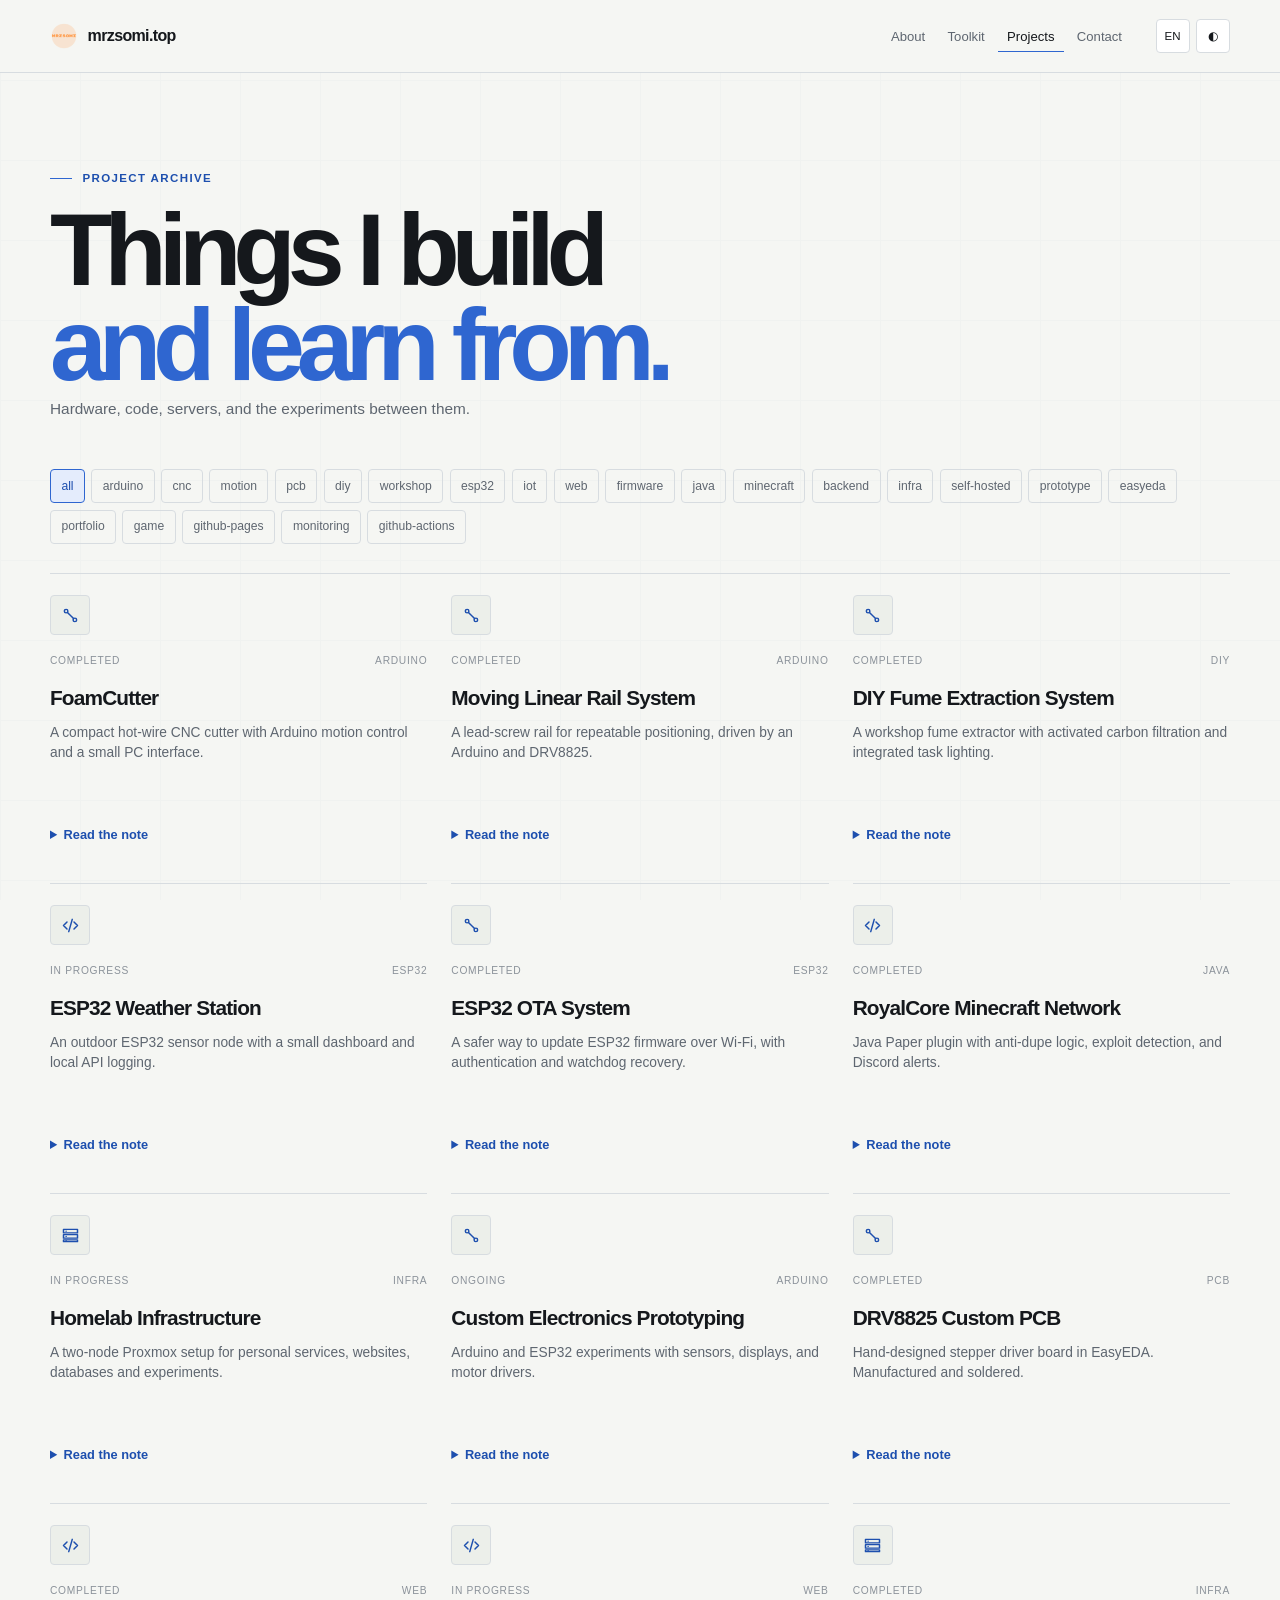
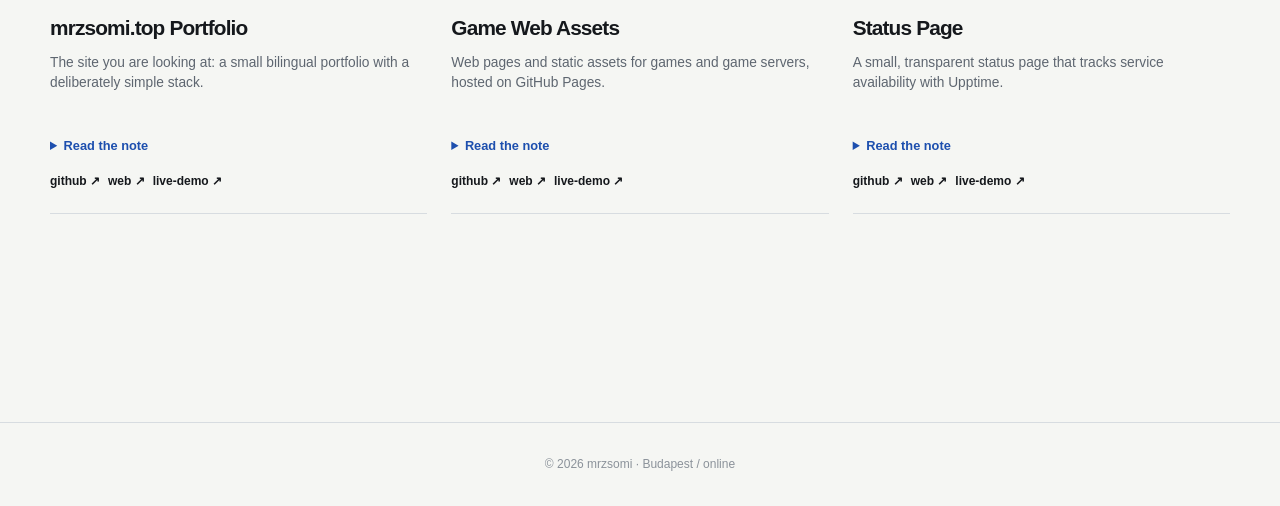
==== projects.html @ 43f0579e "Redesign portfolio with editorial developer UI" ====
<!doctype html>
<html lang="en" data-theme="light">
  <head>
    <meta charset="UTF-8" />
    <meta name="viewport" content="width=device-width, initial-scale=1.0" />
    <title id="page-title">Projects | mrzsomi</title>
    <meta id="page-description" name="description" content="A curated archive of electronics, firmware, web, and infrastructure projects by mrzsomi." />
    <link rel="stylesheet" href="assets/css/styles.css" />
    <script>
      (function () {
        var theme = localStorage.getItem('theme');
        if (theme) document.documentElement.setAttribute('data-theme', theme);
      })();
    </script>
    <script defer src="assets/js/projects.js"></script>
  </head>
  <body>
    <a class="skip-link" href="#main-content">Skip to content</a>
    <nav class="nav">
      <div class="container nav-inner">
        <a href="index.html" class="logo"><img src="assets/img/favicon.ico" alt="" width="30" height="30" /> mrzsomi.top</a>
        <ul class="nav-links">
          <li><a id="nav-about" href="index.html#about">About</a></li>
          <li><a id="nav-skills" href="index.html#skills">Toolkit</a></li>
          <li><a id="nav-projects" class="active" href="projects.html">Projects</a></li>
          <li><a id="nav-contact" href="index.html#contact">Contact</a></li>
        </ul>
        <div class="nav-actions">
          <button class="lang-btn" id="lang-toggle" aria-label="Switch language">EN</button>
          <button class="theme-btn" id="theme-toggle" aria-label="Toggle theme">◐</button>
        </div>
      </div>
    </nav>
    <main id="main-content" class="container archive-page">
      <header class="archive-header">
        <p id="archive-tag" class="section-tag">Project archive</p>
        <h1 id="archive-title" class="archive-title">Things I build<br /><span class="accent-text">and learn from.</span></h1>
        <p id="archive-lede" class="section-lede">Hardware, code, servers, and the experiments between them.</p>
      </header>
      <div class="archive-filters" id="archive-filters"></div>
      <div class="archive-grid" id="archive-grid"><p class="loader">Loading projects...</p></div>
    </main>
    <footer class="footer"><span id="footer-text">© 2026 mrzsomi · Budapest / online</span></footer>
  </body>
</html>
---- assets/css/styles.css ----
:root {
  --bg: #f5f6f3;
  --surface: #ffffff;
  --surface-muted: #ecefea;
  --text: #15181c;
  --text-secondary: #5e6670;
  --text-muted: #8b929a;
  --border: #d7dce0;
  --accent: #2f66d0;
  --accent-strong: #1d4fae;
  --accent-soft: #e4ecfc;
  --sage: #427a60;
  --shadow: 0 18px 50px rgba(21, 24, 28, .08);
  --shadow-small: 0 8px 24px rgba(21, 24, 28, .05);
  --radius: 6px;
  --radius-small: 4px;
  --max-width: 1180px;
  --font-sans: 'Inter', sans-serif;
  --font-display: 'Space Grotesk', sans-serif;
}

[data-theme='dark'] {
  --bg: #101214;
  --surface: #171a1e;
  --surface-muted: #20252b;
  --text: #f1f3f5;
  --text-secondary: #aab2bc;
  --text-muted: #78818b;
  --border: #30363e;
  --accent: #83aaff;
  --accent-strong: #a9c2ff;
  --accent-soft: #1b2b4a;
  --sage: #8fc5a6;
  --shadow: 0 20px 60px rgba(0, 0, 0, .3);
  --shadow-small: 0 10px 30px rgba(0, 0, 0, .18);
}

* { box-sizing: border-box; margin: 0; padding: 0; }
html { scroll-behavior: smooth; font-size: 16px; }
[data-theme='dark'] { color-scheme: dark; }
body {
  overflow-x: hidden;
  color: var(--text);
  background: var(--bg);
  font-family: var(--font-sans);
  line-height: 1.6;
  -webkit-font-smoothing: antialiased;
  transition: background .3s ease, color .3s ease;
}
body::before {
  content: '';
  position: fixed;
  inset: 0;
  z-index: -2;
  pointer-events: none;
  background-image: linear-gradient(var(--border) 1px, transparent 1px), linear-gradient(90deg, var(--border) 1px, transparent 1px);
  background-size: 80px 80px;
  opacity: .16;
}
a { color: inherit; }
button, input, textarea { font: inherit; }
button { color: inherit; }
button, a { touch-action: manipulation; -webkit-tap-highlight-color: transparent; }
img, canvas { max-width: 100%; }
.container { width: min(var(--max-width), calc(100% - 3rem)); margin: 0 auto; }
#particle-canvas { position: fixed; inset: 0; z-index: -1; opacity: 0; pointer-events: none; }
.skip-link {
  position: fixed;
  top: .75rem;
  left: .75rem;
  z-index: 1000;
  padding: .55rem .75rem;
  border: 1px solid var(--accent);
  border-radius: var(--radius-small);
  color: #fff;
  background: var(--accent);
  transform: translateY(-180%);
  transition: transform .2s ease;
}
.skip-link:focus { transform: translateY(0); }

/* Navigation */
.nav {
  position: sticky; top: 0; z-index: 100;
  border-bottom: 1px solid var(--border);
  background: color-mix(in srgb, var(--bg) 94%, transparent);
  backdrop-filter: blur(10px);
}
.nav-inner { min-height: 72px; display: flex; align-items: center; gap: 1.5rem; }
.logo { display: flex; align-items: center; gap: .6rem; color: var(--text); font-weight: 700; text-decoration: none; letter-spacing: -.04em; }
.logo img { width: 28px; height: 28px; border-radius: 4px; }
.nav-links { display: flex; gap: .2rem; list-style: none; margin-left: auto; }
.nav-links a { padding: .45rem .6rem; border-bottom: 1px solid transparent; color: var(--text-secondary); font-size: .82rem; text-decoration: none; transition: color .2s ease, border-color .2s ease; }
.nav-links a:hover, .nav-links a.active { color: var(--text); border-color: var(--accent); }
.nav-actions { display: flex; align-items: center; gap: .4rem; }
.badge, .theme-btn, .lang-btn {
  border: 1px solid var(--border); border-radius: var(--radius-small); background: var(--surface);
  font-size: .72rem; white-space: nowrap;
}
.badge { display: flex; align-items: center; gap: .4rem; padding: .3rem .55rem; color: var(--text-secondary); }
.dot { width: 6px; height: 6px; border-radius: 50%; background: #4aab72; }
.theme-btn, .lang-btn { min-width: 34px; min-height: 34px; cursor: pointer; }
.theme-btn:hover, .lang-btn:hover { border-color: var(--accent); color: var(--accent); }

/* Shared layout */
section { padding: 7rem 0 0; scroll-margin-top: 90px; }
.section-tag {
  display: flex; align-items: center; gap: .65rem; margin-bottom: 1rem;
  color: var(--accent-strong); font-size: .72rem; font-weight: 700;
  letter-spacing: .12em; text-transform: uppercase;
}
.section-tag::before { content: ''; width: 22px; height: 1px; background: var(--accent); }
.section-title { max-width: 680px; margin-bottom: 2rem; font-family: var(--font-display); font-size: clamp(2.2rem, 5vw, 4rem); line-height: 1; letter-spacing: -.07em; text-wrap: balance; }
.section-lede { max-width: 560px; margin: -1rem 0 2rem; color: var(--text-secondary); font-size: .96rem; }
.text-link { display: inline-flex; gap: .4rem; margin-top: 1.5rem; color: var(--accent-strong); font-size: .85rem; font-weight: 700; text-decoration: none; }
.text-link:hover { text-decoration: underline; }
.loader { padding: 2rem 0; color: var(--text-muted); }

/* Hero */
.hero { min-height: min(760px, calc(100vh - 72px)); display: flex; align-items: center; padding-top: 4rem; }
.hero-grid { display: grid; grid-template-columns: minmax(0, 1.04fr) minmax(320px, .96fr); align-items: center; gap: clamp(3rem, 8vw, 8rem); }
.hero-content { position: relative; }
.hero-content::before { content: '01'; position: absolute; top: -3rem; left: 0; color: var(--text-muted); font: 600 .72rem/1 var(--font-sans); letter-spacing: .12em; }
.hero h1 { max-width: 760px; margin-bottom: 1.7rem; font-family: var(--font-display); font-size: clamp(3.4rem, 7.8vw, 7rem); font-weight: 600; line-height: .92; letter-spacing: -.09em; text-wrap: balance; }
.accent-text { color: var(--accent); }
.hero p { max-width: 570px; margin-bottom: 2rem; color: var(--text-secondary); font-size: clamp(1rem, 1.7vw, 1.16rem); }
.btn-group { display: flex; flex-wrap: wrap; gap: .65rem; }
.btn { display: inline-flex; align-items: center; justify-content: center; gap: .45rem; padding: .78rem 1rem; border: 1px solid transparent; border-radius: var(--radius-small); font-size: .86rem; font-weight: 700; text-decoration: none; cursor: pointer; transition: transform .2s ease, border-color .2s ease, background .2s ease, color .2s ease; }
.btn:hover { transform: translateY(-2px); }
.btn-primary { color: #fff; background: var(--accent); }
.btn-primary:hover { background: var(--accent-strong); }
.btn-outline { border-color: var(--border); background: var(--surface); }
.btn-outline:hover { border-color: var(--accent); color: var(--accent-strong); }

.hero-visual { position: relative; min-height: 460px; }
.hero-photo { position: absolute; inset: 0 2rem 4rem 0; overflow: hidden; border: 1px solid var(--border); border-radius: var(--radius); background: var(--surface-muted); box-shadow: var(--shadow); }
.hero-photo img { width: 100%; height: 100%; display: block; object-fit: cover; filter: saturate(.55) contrast(1.05); }
.hero-photo::after { content: ''; position: absolute; inset: 0; background: rgba(15, 20, 28, .2); }
.hero-photo figcaption { position: absolute; right: 1rem; bottom: 1rem; z-index: 1; color: #fff; font-family: var(--font-display); font-size: .68rem; letter-spacing: .08em; text-transform: uppercase; }
.hero-terminal { position: absolute; right: 0; bottom: 0; z-index: 1; width: min(88%, 420px); overflow: hidden; border: 1px solid var(--border); border-radius: var(--radius); background: var(--surface); box-shadow: var(--shadow); }
.hero-terminal::after { content: ''; position: absolute; right: -40px; bottom: -55px; width: 150px; height: 150px; border: 1px solid var(--accent); border-radius: 50%; opacity: .2; }
.trm-bar { display: flex; align-items: center; gap: .42rem; padding: .85rem 1rem; border-bottom: 1px solid var(--border); background: var(--surface-muted); }
.trm-dot { width: 8px; height: 8px; border-radius: 50%; }
.trm-red { background: #d27878; } .trm-yellow { background: #c9a65a; } .trm-green { background: #5aa879; }
.trm-title { overflow: hidden; margin-left: .35rem; color: var(--text-muted); font-size: .68rem; text-overflow: ellipsis; white-space: nowrap; }
.trm-body { min-height: 250px; padding: 1.2rem; background: var(--surface); font-family: 'SFMono-Regular', Consolas, monospace; }
.t-line { overflow: hidden; max-width: 100%; font-size: .74rem; line-height: 2; text-overflow: ellipsis; white-space: nowrap; opacity: 0; transform: translateY(6px); transition: opacity .3s ease, transform .3s ease; }
.t-line.t-visible { opacity: 1; transform: translateY(0); }
.t-ts { color: var(--text-muted); } .t-info { color: var(--accent); } .t-ok { color: var(--sage); } .t-val { color: var(--text); }
.trm-cursor { display: inline-block; width: 7px; height: .9em; background: var(--accent); animation: blink 1s step-end infinite; vertical-align: text-bottom; }
@keyframes blink { 50% { opacity: 0; } }
.hero-note { position: absolute; left: -1.5rem; bottom: 1.2rem; z-index: 2; max-width: 170px; padding: .7rem .8rem; border-left: 2px solid var(--accent); color: var(--text); background: var(--surface); box-shadow: var(--shadow-small); font-family: var(--font-display); font-size: .78rem; font-weight: 600; }

/* Skills */
.skills-grid { display: grid; grid-template-columns: repeat(3, 1fr); gap: 0; border-top: 1px solid var(--border); }
.skill-card { min-height: 270px; padding: 1.5rem 1.5rem 1.5rem 0; border-bottom: 1px solid var(--border); }
.skill-card + .skill-card { padding-left: 1.5rem; border-left: 1px solid var(--border); }
.skill-card h3 { margin-bottom: 1.25rem; color: var(--accent-strong); font-size: .72rem; letter-spacing: .1em; text-transform: uppercase; }
.skill-card ul { display: flex; flex-direction: column; gap: .8rem; list-style: none; }
.skill-info { display: flex; justify-content: space-between; gap: 1rem; color: var(--text-secondary); font-size: .84rem; }
.skill-percent { color: var(--text); font-weight: 700; }
.progress-bar { height: 2px; margin-top: .35rem; overflow: hidden; background: var(--surface-muted); }
.progress-fill { display: block; width: 0; height: 100%; background: var(--accent); transition: width 1s cubic-bezier(.2,.8,.2,1); }

/* Projects */
.filter-bar, .archive-filters { display: flex; flex-wrap: wrap; gap: .4rem; margin-bottom: 1.8rem; }
.filter-chip { padding: .4rem .65rem; border: 1px solid var(--border); border-radius: var(--radius-small); color: var(--text-secondary); background: transparent; font-size: .76rem; cursor: pointer; transition: border-color .2s ease, color .2s ease, background .2s ease; }
.filter-chip:hover, .filter-chip.active { border-color: var(--accent); color: var(--accent-strong); background: var(--accent-soft); }
.projects-wrapper { display: block; }
.featured-project-grid { display: grid; grid-template-columns: repeat(2, minmax(0, 1fr)); gap: 0 1.5rem; border-top: 1px solid var(--border); }
.featured-project-card { position: relative; display: flex; min-height: 300px; flex-direction: column; align-items: flex-start; gap: 1rem; overflow: hidden; padding: 1.5rem 0; border-bottom: 1px solid var(--border); background: transparent; transition: color .2s ease, padding .2s ease; }
.featured-project-card:hover, .featured-project-card.active { padding-left: .8rem; background: var(--accent-soft); }
.featured-project-card::before { content: ''; position: absolute; left: 0; top: 0; bottom: 0; width: 2px; background: var(--accent); opacity: 0; transition: opacity .2s ease; }
.featured-project-card:hover::before, .featured-project-card.active::before { opacity: 1; }
.featured-project-card .project-info { width: 100%; }
.featured-project-card .project-info h3 { max-width: 85%; margin-bottom: .65rem; font-family: var(--font-display); font-size: clamp(1.35rem, 2.2vw, 1.9rem); letter-spacing: -.05em; }
.featured-project-card .project-info p { max-width: 32rem; overflow: visible; color: var(--text-secondary); font-size: .9rem; line-height: 1.55; white-space: normal; }
.featured-project-card .project-meta { margin-top: 1.1rem; }
.featured-project-card .project-icon { width: 42px; height: 42px; border-radius: var(--radius-small); font-size: 1rem; }
.featured-project-card .project-icon svg { width: 22px; height: 22px; stroke-width: 1.45; }
.featured-project-card .project-arrow { position: absolute; top: 1.6rem; right: .5rem; color: var(--text-muted); font-size: 1.1rem; }
.featured-project-card .project-status { margin-top: auto; color: var(--text-muted); font-size: .68rem; font-weight: 700; letter-spacing: .08em; text-transform: uppercase; }
.featured-project-grid + .project-detail { margin-top: 1.5rem; }
.featured-project-grid + .project-detail::before { content: 'Selected project'; display: block; margin-bottom: .8rem; color: var(--accent-strong); font-size: .68rem; font-weight: 700; letter-spacing: .12em; text-transform: uppercase; }
.project-item { cursor: pointer; }
.project-icon, .archive-icon { display: grid; flex: 0 0 auto; place-items: center; width: 40px; height: 40px; border: 1px solid var(--border); border-radius: var(--radius-small); color: var(--accent-strong); background: var(--surface-muted); font-family: var(--font-display); font-size: .85rem; font-weight: 700; }
.project-icon svg, .archive-icon svg { width: 21px; height: 21px; fill: none; stroke: currentColor; stroke-linecap: round; stroke-linejoin: round; stroke-width: 1.7; }
.project-icon svg path:first-child { fill: currentColor; stroke: none; }
.project-info { min-width: 0; flex: 1; }
.project-info h3 { margin-bottom: .2rem; font-family: var(--font-display); font-size: 1.05rem; letter-spacing: -.03em; }
.project-info p { overflow: hidden; color: var(--text-secondary); font-size: .82rem; text-overflow: ellipsis; white-space: nowrap; }
.project-meta { display: flex; flex-wrap: wrap; gap: .35rem; margin-top: .55rem; }
.project-meta .tag, .project-meta .status { padding: .12rem .4rem; border-radius: 2px; font-size: .62rem; font-weight: 700; }
.project-meta .tag { color: var(--accent-strong); background: var(--accent-soft); }
.project-meta .status { color: var(--sage); background: color-mix(in srgb, var(--sage) 14%, transparent); }
.project-detail { position: sticky; top: 96px; display: none; padding: 1.6rem; border: 1px solid var(--border); border-radius: var(--radius); background: var(--surface); box-shadow: var(--shadow-small); color: var(--text-secondary); font-size: .92rem; line-height: 1.75; animation: rise .35s ease; }
.project-detail.visible { display: block; }
.project-image { width: calc(100% + 3.2rem); height: 180px; display: block; margin: -1.6rem -1.6rem 1.5rem; object-fit: cover; filter: saturate(.55) contrast(1.05); }
.archive-page { padding-top: 6rem; }
.archive-header { max-width: 700px; margin-bottom: 3rem; }
.archive-title { margin-bottom: 1.3rem; font-family: var(--font-display); font-size: clamp(3.4rem, 8vw, 6.8rem); line-height: .92; letter-spacing: -.08em; text-wrap: balance; }
.archive-grid { display: grid; grid-template-columns: repeat(3, minmax(0, 1fr)); gap: 0 1.5rem; padding-bottom: 6rem; border-top: 1px solid var(--border); }
.archive-card { display: flex; min-height: 310px; flex-direction: column; padding: 1.35rem 0; border-bottom: 1px solid var(--border); background: transparent; transition: background .2s ease, padding .2s ease; }
.archive-card:hover { padding-left: .75rem; background: var(--accent-soft); }
.archive-card-top { display: flex; justify-content: space-between; gap: .5rem; margin: 1.1rem 0 .7rem; color: var(--text-muted); font-size: .64rem; letter-spacing: .07em; text-transform: uppercase; }
.archive-card h2 { margin-bottom: .55rem; font-family: var(--font-display); font-size: 1.3rem; letter-spacing: -.04em; }
.archive-card > p { color: var(--text-secondary); font-size: .86rem; line-height: 1.5; }
.archive-card details { margin-top: auto; padding-top: 1rem; color: var(--text-secondary); font-size: .8rem; }
.archive-card summary { color: var(--accent-strong); cursor: pointer; font-weight: 700; }
.archive-card details p { margin-top: .7rem; }
.archive-links { display: flex; flex-wrap: wrap; gap: .5rem; margin-top: 1rem; }
.archive-links a { color: var(--text); font-size: .75rem; font-weight: 700; text-decoration: none; }
.archive-links a:hover { color: var(--accent-strong); }
@keyframes rise { from { opacity: 0; transform: translateY(10px); } to { opacity: 1; transform: translateY(0); } }
.project-links { display: flex; flex-wrap: wrap; gap: .55rem; margin-top: 1.5rem; padding-top: 1.3rem; border-top: 1px solid var(--border); }
.project-link, .github-link-btn { display: inline-flex; align-items: center; gap: .4rem; padding: .5rem .7rem; border: 1px solid var(--platform-color, var(--border)); border-radius: var(--radius-small); color: var(--platform-color, var(--accent)); background: transparent; font-size: .78rem; font-weight: 700; text-decoration: none; transition: transform .2s ease, background .2s ease; }
.project-link:hover, .github-link-btn:hover { transform: translateY(-2px); background: var(--accent-soft); }

/* Activity and contact */
.activity-feed { display: grid; grid-template-columns: repeat(2, 1fr); gap: 0 1.5rem; border-top: 1px solid var(--border); }
.activity-item { display: flex; align-items: center; gap: .8rem; min-width: 0; padding: 1rem 0; border-bottom: 1px solid var(--border); background: transparent; }
.activity-avatar { width: 34px; height: 34px; flex: 0 0 auto; border: 1px solid var(--accent); border-radius: 50%; }
.activity-content { min-width: 0; }
.activity-content p { overflow: hidden; font-size: .82rem; text-overflow: ellipsis; white-space: nowrap; }
.activity-content small { color: var(--text-muted); font-size: .72rem; }
.contact-grid { display: grid; grid-template-columns: minmax(0, 1fr) 260px; gap: 3rem; }
.contact-form { display: flex; flex-direction: column; gap: 1rem; }
.form-group label { display: block; margin-bottom: .35rem; color: var(--text-secondary); font-size: .72rem; font-weight: 700; letter-spacing: .08em; text-transform: uppercase; }
.form-group input, .form-group textarea { width: 100%; padding: .8rem .9rem; border: 1px solid var(--border); border-radius: var(--radius-small); color: var(--text); background: var(--surface); transition: border-color .2s ease, box-shadow .2s ease; }
.form-group textarea { min-height: 140px; resize: vertical; }
.form-trap { position: absolute; width: 1px; height: 1px; overflow: hidden; clip: rect(0 0 0 0); white-space: nowrap; }
.form-group input:focus, .form-group textarea:focus { border-color: var(--accent); box-shadow: 0 0 0 3px var(--accent-soft); }
.form-row { display: flex; align-items: center; gap: 1rem; flex-wrap: wrap; }
.form-status { min-height: 1.2em; font-size: .85rem; } .form-status.success { color: var(--sage); } .form-status.error { color: var(--accent-strong); }
.social-links { display: flex; flex-direction: column; gap: 0; }
.social-card { padding: 1rem 0; border-bottom: 1px solid var(--border); color: var(--text); font-size: .9rem; font-weight: 700; text-decoration: none; transition: color .2s ease, padding .2s ease; }
.social-card:hover { padding-left: .5rem; color: var(--accent-strong); }
.reveal { opacity: 0; transform: translateY(16px); transition: opacity .5s ease, transform .5s ease; }
.reveal.is-visible { opacity: 1; transform: translateY(0); }
.featured-project-card.reveal, .archive-card.reveal { transition-delay: var(--delay, 0ms); }
.footer { display: flex; flex-direction: column; align-items: center; gap: .75rem; margin-top: 7rem; padding: 2rem 1rem; border-top: 1px solid var(--border); color: var(--text-muted); font-size: .75rem; text-align: center; }
.footer a { display: inline-block; }

button:focus-visible, a:focus-visible, summary:focus-visible, [role='button']:focus-visible {
  outline: 2px solid var(--accent);
  outline-offset: 3px;
}
noscript { display: block; }
.noscript-warning { position: fixed; inset: 0; z-index: 10000; display: grid; place-items: center; padding: 1rem; background: var(--bg); }
.noscript-content { max-width: 500px; padding: 2rem; border: 1px solid var(--accent); border-radius: var(--radius); background: var(--surface); text-align: center; }
.noscript-content h1 { margin-bottom: .8rem; color: var(--accent); font-family: var(--font-display); }
.noscript-content p { color: var(--text-secondary); }

@media (prefers-reduced-motion: reduce) {
  *, *::before, *::after { scroll-behavior: auto !important; animation-duration: .01ms !important; transition-duration: .01ms !important; }
  .reveal { opacity: 1 !important; transform: none !important; }
}
@media (max-width: 900px) {
  .hero-grid { grid-template-columns: 1fr; }
  .hero { min-height: auto; padding-top: 5rem; }
  .hero-visual { max-width: 620px; }
  .projects-wrapper { display: block; }
  .project-detail { position: static; }
  .archive-grid { grid-template-columns: repeat(2, minmax(0, 1fr)); }
}
@media (max-width: 760px) {
  .container { width: min(var(--max-width), calc(100% - 2.2rem)); }
  .nav-inner { flex-wrap: wrap; padding: .65rem 0; }
  .nav-links { order: 3; width: 100%; justify-content: center; margin-left: 0; }
  .nav-links a { padding: .4rem .5rem; font-size: .75rem; }
  #live-clock { display: none; }
  .skills-grid { grid-template-columns: 1fr; }
  .skill-card, .skill-card + .skill-card { min-height: 0; padding: 1.4rem 0; border-left: 0; }
  .skill-card + .skill-card { border-top: 1px solid var(--border); }
  .activity-feed, .contact-grid, .featured-project-grid { grid-template-columns: 1fr; }
  .archive-page { padding-top: 4rem; }
  .archive-grid { grid-template-columns: 1fr; }
  section { padding-top: 5rem; }
}
@media (max-width: 480px) {
  .hero h1 { font-size: clamp(3rem, 15vw, 4.2rem); }
  .hero-visual { min-height: 380px; }
  .hero-photo { inset: 0 0 3rem 0; }
  .hero-terminal { width: 92%; }
  .hero-note { left: -.5rem; bottom: .4rem; }
  .trm-body { min-height: 220px; padding: 1rem; }
  .t-line { font-size: .68rem; }
  .btn-group .btn { width: 100%; }
}
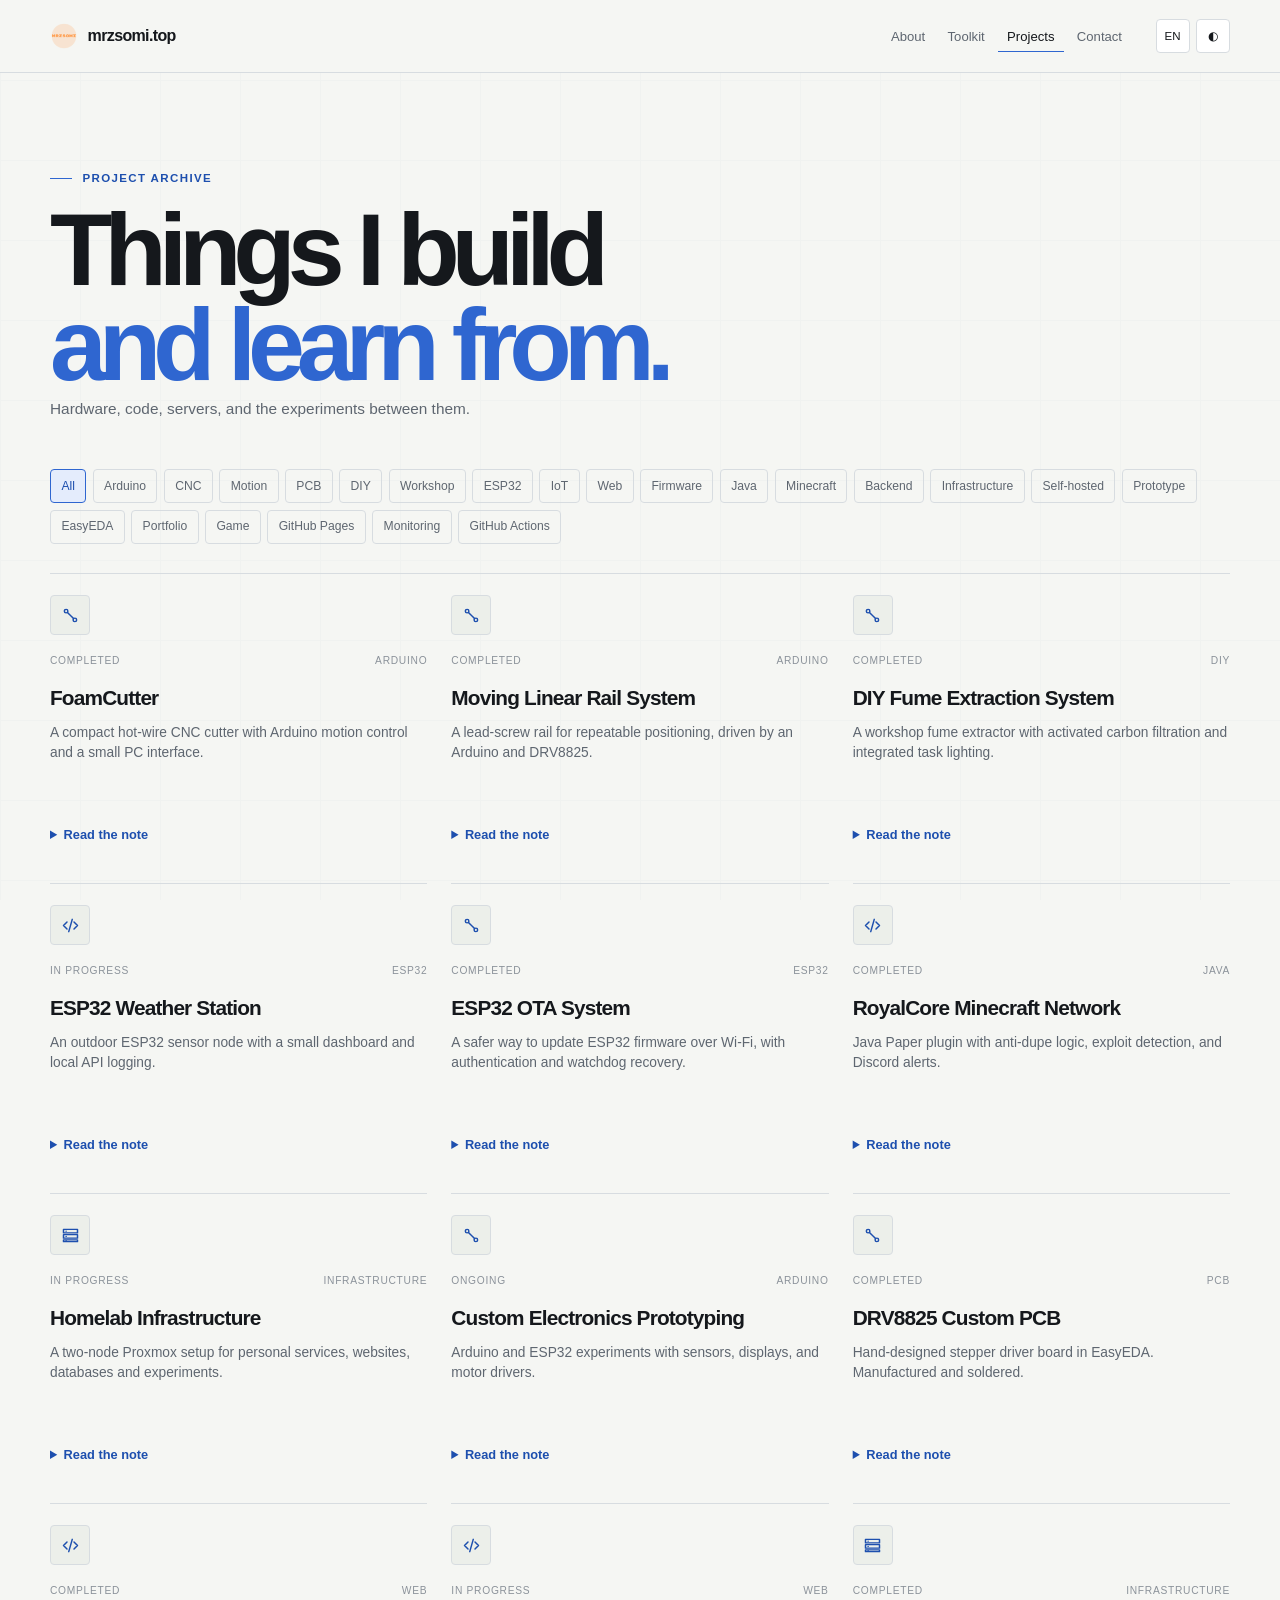
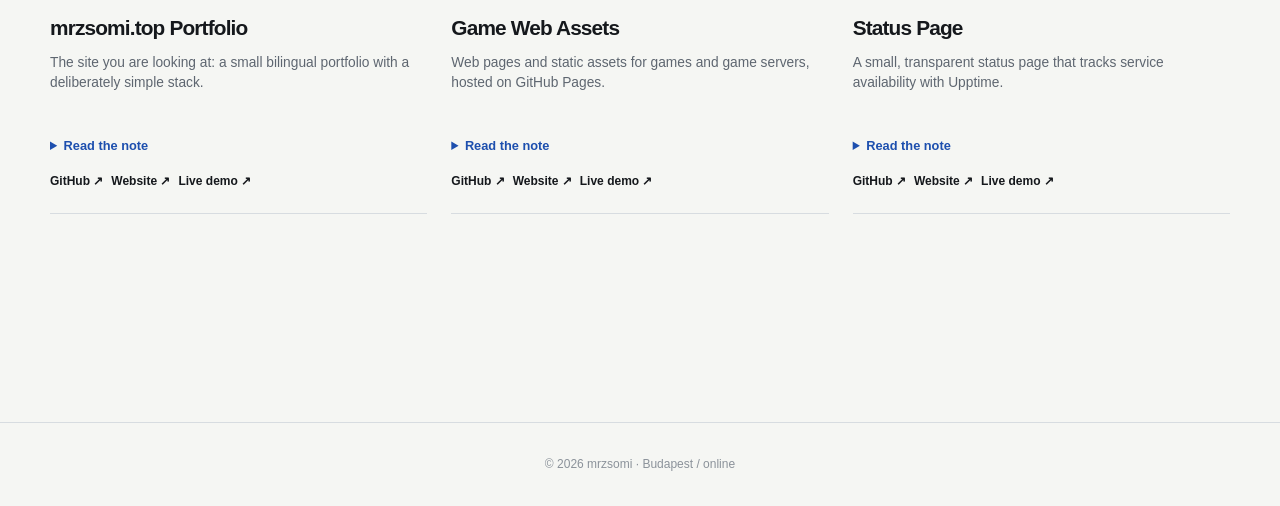
==== commit bc532988: "Refine translated portfolio experience" ====
--- a/projects.html
+++ b/projects.html
@@ -38,7 +38,7 @@
         <p id="archive-lede" class="section-lede">Hardware, code, servers, and the experiments between them.</p>
       </header>
       <div class="archive-filters" id="archive-filters"></div>
-      <div class="archive-grid" id="archive-grid"><p class="loader">Loading projects...</p></div>
+      <div class="archive-grid" id="archive-grid"><p class="loader">Loading projects…</p></div>
     </main>
     <footer class="footer"><span id="footer-text">© 2026 mrzsomi · Budapest / online</span></footer>
   </body>
--- a/assets/css/styles.css
+++ b/assets/css/styles.css
@@ -63,7 +63,6 @@
 button, a { touch-action: manipulation; -webkit-tap-highlight-color: transparent; }
 img, canvas { max-width: 100%; }
 .container { width: min(var(--max-width), calc(100% - 3rem)); margin: 0 auto; }
-#particle-canvas { position: fixed; inset: 0; z-index: -1; opacity: 0; pointer-events: none; }
 .skip-link {
   position: fixed;
   top: .75rem;
@@ -132,24 +131,16 @@
 .btn-outline { border-color: var(--border); background: var(--surface); }
 .btn-outline:hover { border-color: var(--accent); color: var(--accent-strong); }
 
-.hero-visual { position: relative; min-height: 460px; }
-.hero-photo { position: absolute; inset: 0 2rem 4rem 0; overflow: hidden; border: 1px solid var(--border); border-radius: var(--radius); background: var(--surface-muted); box-shadow: var(--shadow); }
-.hero-photo img { width: 100%; height: 100%; display: block; object-fit: cover; filter: saturate(.55) contrast(1.05); }
-.hero-photo::after { content: ''; position: absolute; inset: 0; background: rgba(15, 20, 28, .2); }
-.hero-photo figcaption { position: absolute; right: 1rem; bottom: 1rem; z-index: 1; color: #fff; font-family: var(--font-display); font-size: .68rem; letter-spacing: .08em; text-transform: uppercase; }
-.hero-terminal { position: absolute; right: 0; bottom: 0; z-index: 1; width: min(88%, 420px); overflow: hidden; border: 1px solid var(--border); border-radius: var(--radius); background: var(--surface); box-shadow: var(--shadow); }
-.hero-terminal::after { content: ''; position: absolute; right: -40px; bottom: -55px; width: 150px; height: 150px; border: 1px solid var(--accent); border-radius: 50%; opacity: .2; }
-.trm-bar { display: flex; align-items: center; gap: .42rem; padding: .85rem 1rem; border-bottom: 1px solid var(--border); background: var(--surface-muted); }
-.trm-dot { width: 8px; height: 8px; border-radius: 50%; }
-.trm-red { background: #d27878; } .trm-yellow { background: #c9a65a; } .trm-green { background: #5aa879; }
-.trm-title { overflow: hidden; margin-left: .35rem; color: var(--text-muted); font-size: .68rem; text-overflow: ellipsis; white-space: nowrap; }
-.trm-body { min-height: 250px; padding: 1.2rem; background: var(--surface); font-family: 'SFMono-Regular', Consolas, monospace; }
-.t-line { overflow: hidden; max-width: 100%; font-size: .74rem; line-height: 2; text-overflow: ellipsis; white-space: nowrap; opacity: 0; transform: translateY(6px); transition: opacity .3s ease, transform .3s ease; }
-.t-line.t-visible { opacity: 1; transform: translateY(0); }
-.t-ts { color: var(--text-muted); } .t-info { color: var(--accent); } .t-ok { color: var(--sage); } .t-val { color: var(--text); }
-.trm-cursor { display: inline-block; width: 7px; height: .9em; background: var(--accent); animation: blink 1s step-end infinite; vertical-align: text-bottom; }
-@keyframes blink { 50% { opacity: 0; } }
-.hero-note { position: absolute; left: -1.5rem; bottom: 1.2rem; z-index: 2; max-width: 170px; padding: .7rem .8rem; border-left: 2px solid var(--accent); color: var(--text); background: var(--surface); box-shadow: var(--shadow-small); font-family: var(--font-display); font-size: .78rem; font-weight: 600; }
+.hero-visual { position: relative; }
+.hero-index { border-top: 1px solid var(--text); border-bottom: 1px solid var(--border); }
+.hero-index-header { display: flex; justify-content: space-between; gap: 1rem; padding: .75rem 0; border-bottom: 1px solid var(--border); color: var(--text-muted); font-size: .7rem; font-weight: 700; letter-spacing: .1em; text-transform: uppercase; }
+.hero-index-header span:first-child { color: var(--accent-strong); }
+.hero-index-intro { max-width: 28rem; margin: 1.4rem 0 1.6rem; color: var(--text-secondary); font-size: .95rem; }
+.hero-index-list { list-style: none; }
+.hero-index-list li { display: grid; grid-template-columns: 2rem minmax(0, 1fr); gap: .25rem 1rem; padding: 1rem 0; border-top: 1px solid var(--border); }
+.hero-index-list li > span { grid-row: span 2; color: var(--accent); font: 600 .72rem/1.5 var(--font-sans); }
+.hero-index-list strong { font-family: var(--font-display); font-size: 1.15rem; letter-spacing: -.03em; }
+.hero-index-list small { color: var(--text-secondary); font-size: .8rem; }
 
 /* Skills */
 .skills-grid { display: grid; grid-template-columns: repeat(3, 1fr); gap: 0; border-top: 1px solid var(--border); }
@@ -181,7 +172,7 @@
 .featured-project-card .project-arrow { position: absolute; top: 1.6rem; right: .5rem; color: var(--text-muted); font-size: 1.1rem; }
 .featured-project-card .project-status { margin-top: auto; color: var(--text-muted); font-size: .68rem; font-weight: 700; letter-spacing: .08em; text-transform: uppercase; }
 .featured-project-grid + .project-detail { margin-top: 1.5rem; }
-.featured-project-grid + .project-detail::before { content: 'Selected project'; display: block; margin-bottom: .8rem; color: var(--accent-strong); font-size: .68rem; font-weight: 700; letter-spacing: .12em; text-transform: uppercase; }
+.detail-kicker { display: block; margin-bottom: .8rem; color: var(--accent-strong); font-size: .68rem; font-weight: 700; letter-spacing: .12em; text-transform: uppercase; }
 .project-item { cursor: pointer; }
 .project-icon, .archive-icon { display: grid; flex: 0 0 auto; place-items: center; width: 40px; height: 40px; border: 1px solid var(--border); border-radius: var(--radius-small); color: var(--accent-strong); background: var(--surface-muted); font-family: var(--font-display); font-size: .85rem; font-weight: 700; }
 .project-icon svg, .archive-icon svg { width: 21px; height: 21px; fill: none; stroke: currentColor; stroke-linecap: round; stroke-linejoin: round; stroke-width: 1.7; }
@@ -279,11 +270,5 @@
 }
 @media (max-width: 480px) {
   .hero h1 { font-size: clamp(3rem, 15vw, 4.2rem); }
-  .hero-visual { min-height: 380px; }
-  .hero-photo { inset: 0 0 3rem 0; }
-  .hero-terminal { width: 92%; }
-  .hero-note { left: -.5rem; bottom: .4rem; }
-  .trm-body { min-height: 220px; padding: 1rem; }
-  .t-line { font-size: .68rem; }
   .btn-group .btn { width: 100%; }
 }
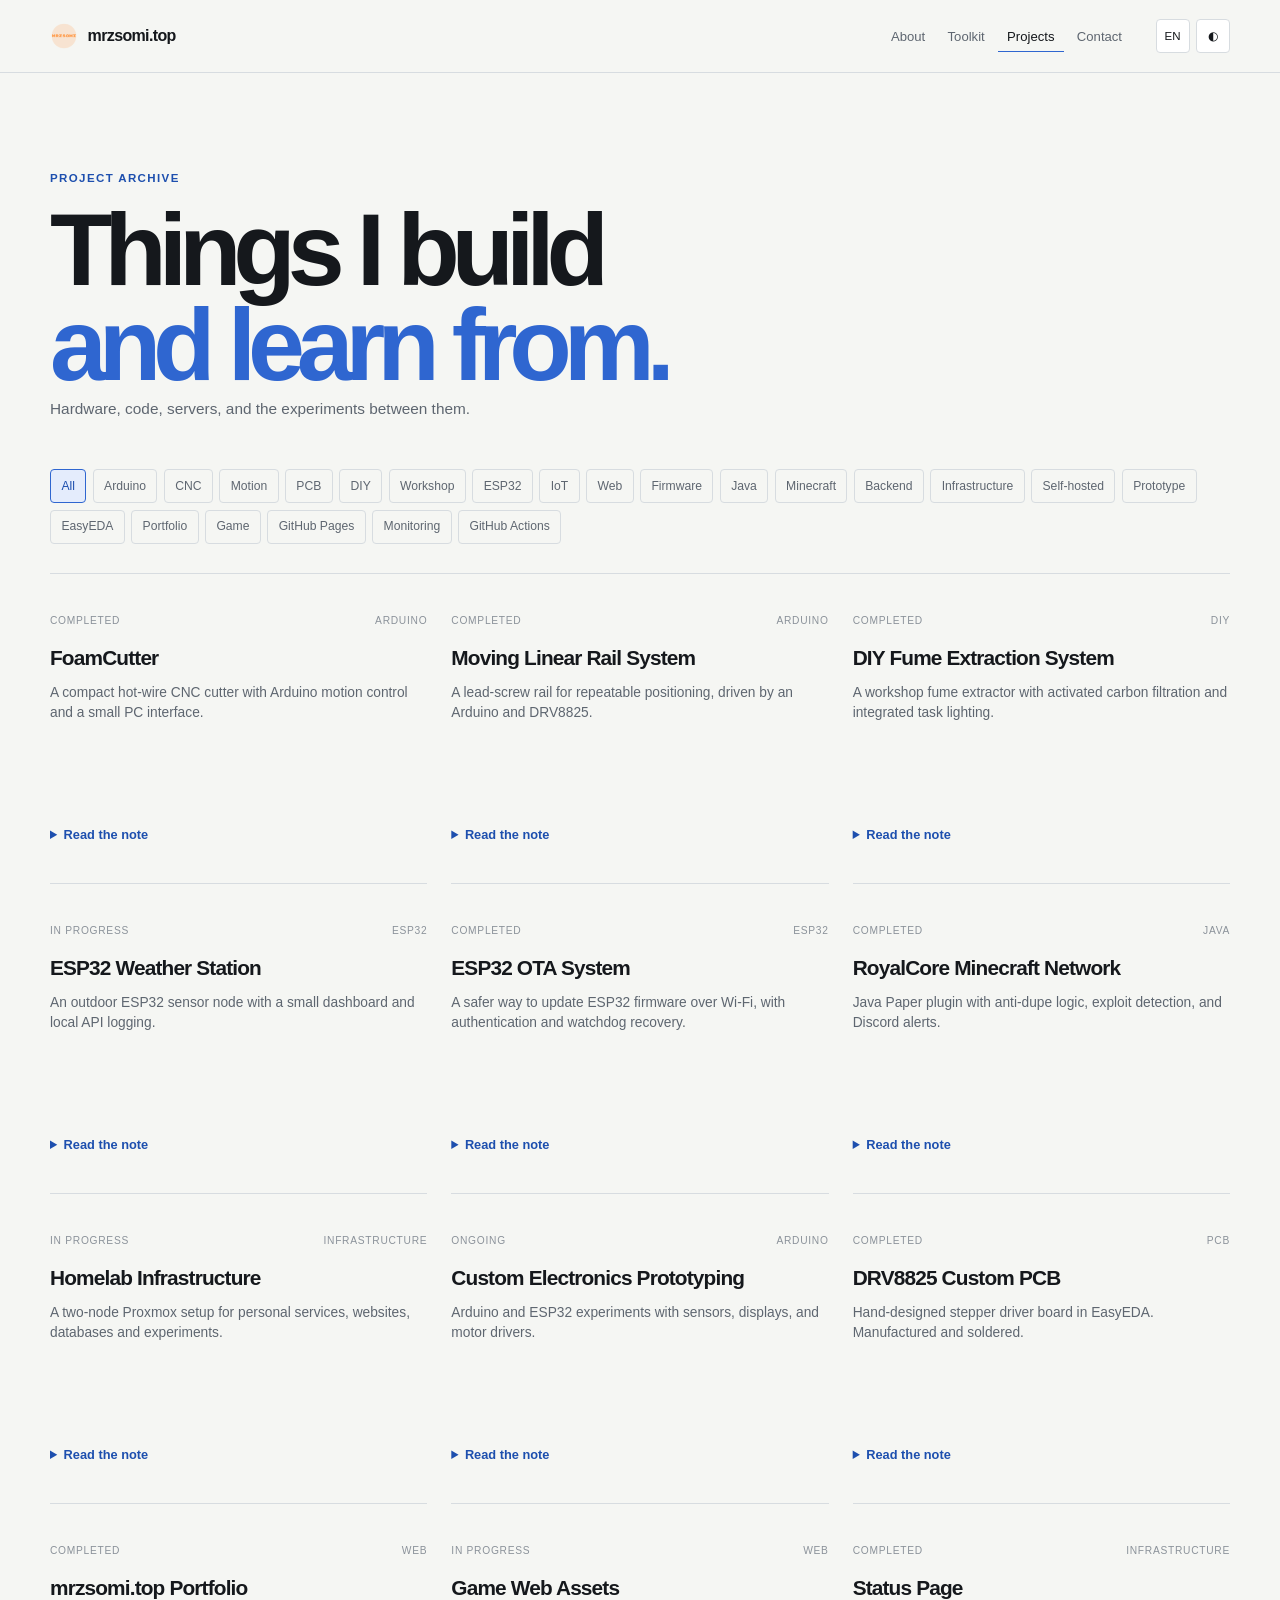
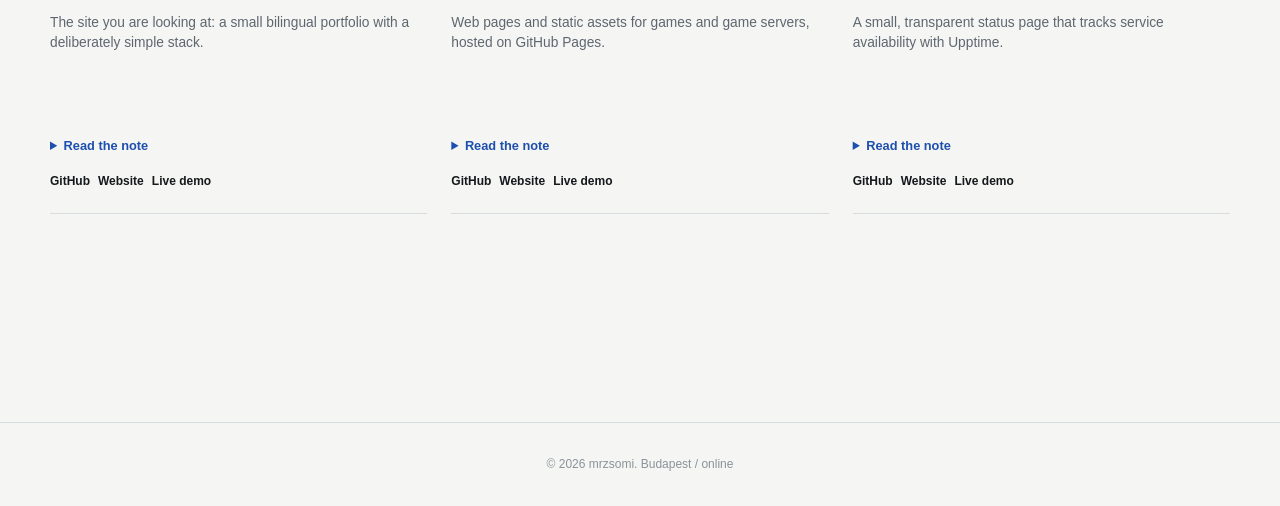
==== commit 0891ca18: "Refine developer visual language" ====
--- a/projects.html
+++ b/projects.html
@@ -40,6 +40,6 @@
       <div class="archive-filters" id="archive-filters"></div>
       <div class="archive-grid" id="archive-grid"><p class="loader">Loading projects…</p></div>
     </main>
-    <footer class="footer"><span id="footer-text">© 2026 mrzsomi · Budapest / online</span></footer>
+    <footer class="footer"><span id="footer-text">© 2026 mrzsomi. Budapest / online</span></footer>
   </body>
 </html>
--- a/assets/css/styles.css
+++ b/assets/css/styles.css
@@ -47,16 +47,6 @@
   -webkit-font-smoothing: antialiased;
   transition: background .3s ease, color .3s ease;
 }
-body::before {
-  content: '';
-  position: fixed;
-  inset: 0;
-  z-index: -2;
-  pointer-events: none;
-  background-image: linear-gradient(var(--border) 1px, transparent 1px), linear-gradient(90deg, var(--border) 1px, transparent 1px);
-  background-size: 80px 80px;
-  opacity: .16;
-}
 a { color: inherit; }
 button, input, textarea { font: inherit; }
 button { color: inherit; }
@@ -108,7 +98,6 @@
   color: var(--accent-strong); font-size: .72rem; font-weight: 700;
   letter-spacing: .12em; text-transform: uppercase;
 }
-.section-tag::before { content: ''; width: 22px; height: 1px; background: var(--accent); }
 .section-title { max-width: 680px; margin-bottom: 2rem; font-family: var(--font-display); font-size: clamp(2.2rem, 5vw, 4rem); line-height: 1; letter-spacing: -.07em; text-wrap: balance; }
 .section-lede { max-width: 560px; margin: -1rem 0 2rem; color: var(--text-secondary); font-size: .96rem; }
 .text-link { display: inline-flex; gap: .4rem; margin-top: 1.5rem; color: var(--accent-strong); font-size: .85rem; font-weight: 700; text-decoration: none; }
@@ -119,7 +108,6 @@
 .hero { min-height: min(760px, calc(100vh - 72px)); display: flex; align-items: center; padding-top: 4rem; }
 .hero-grid { display: grid; grid-template-columns: minmax(0, 1.04fr) minmax(320px, .96fr); align-items: center; gap: clamp(3rem, 8vw, 8rem); }
 .hero-content { position: relative; }
-.hero-content::before { content: '01'; position: absolute; top: -3rem; left: 0; color: var(--text-muted); font: 600 .72rem/1 var(--font-sans); letter-spacing: .12em; }
 .hero h1 { max-width: 760px; margin-bottom: 1.7rem; font-family: var(--font-display); font-size: clamp(3.4rem, 7.8vw, 7rem); font-weight: 600; line-height: .92; letter-spacing: -.09em; text-wrap: balance; }
 .accent-text { color: var(--accent); }
 .hero p { max-width: 570px; margin-bottom: 2rem; color: var(--text-secondary); font-size: clamp(1rem, 1.7vw, 1.16rem); }
@@ -132,26 +120,23 @@
 .btn-outline:hover { border-color: var(--accent); color: var(--accent-strong); }
 
 .hero-visual { position: relative; }
-.hero-index { border-top: 1px solid var(--text); border-bottom: 1px solid var(--border); }
-.hero-index-header { display: flex; justify-content: space-between; gap: 1rem; padding: .75rem 0; border-bottom: 1px solid var(--border); color: var(--text-muted); font-size: .7rem; font-weight: 700; letter-spacing: .1em; text-transform: uppercase; }
+.hero-index { padding-top: 1rem; }
+.hero-index-header { display: flex; justify-content: space-between; gap: 1rem; padding: .75rem 0; color: var(--text-muted); font-size: .7rem; font-weight: 700; letter-spacing: .1em; text-transform: uppercase; }
 .hero-index-header span:first-child { color: var(--accent-strong); }
 .hero-index-intro { max-width: 28rem; margin: 1.4rem 0 1.6rem; color: var(--text-secondary); font-size: .95rem; }
 .hero-index-list { list-style: none; }
-.hero-index-list li { display: grid; grid-template-columns: 2rem minmax(0, 1fr); gap: .25rem 1rem; padding: 1rem 0; border-top: 1px solid var(--border); }
-.hero-index-list li > span { grid-row: span 2; color: var(--accent); font: 600 .72rem/1.5 var(--font-sans); }
+.hero-index-list li { display: flex; flex-direction: column; gap: .25rem; padding: 1rem 0; }
 .hero-index-list strong { font-family: var(--font-display); font-size: 1.15rem; letter-spacing: -.03em; }
 .hero-index-list small { color: var(--text-secondary); font-size: .8rem; }
 
 /* Skills */
-.skills-grid { display: grid; grid-template-columns: repeat(3, 1fr); gap: 0; border-top: 1px solid var(--border); }
-.skill-card { min-height: 270px; padding: 1.5rem 1.5rem 1.5rem 0; border-bottom: 1px solid var(--border); }
-.skill-card + .skill-card { padding-left: 1.5rem; border-left: 1px solid var(--border); }
-.skill-card h3 { margin-bottom: 1.25rem; color: var(--accent-strong); font-size: .72rem; letter-spacing: .1em; text-transform: uppercase; }
-.skill-card ul { display: flex; flex-direction: column; gap: .8rem; list-style: none; }
-.skill-info { display: flex; justify-content: space-between; gap: 1rem; color: var(--text-secondary); font-size: .84rem; }
-.skill-percent { color: var(--text); font-weight: 700; }
-.progress-bar { height: 2px; margin-top: .35rem; overflow: hidden; background: var(--surface-muted); }
-.progress-fill { display: block; width: 0; height: 100%; background: var(--accent); transition: width 1s cubic-bezier(.2,.8,.2,1); }
+.skills-grid { display: grid; grid-template-columns: repeat(3, 1fr); gap: 0 2rem; border-top: 1px solid var(--border); }
+.skill-card { min-height: 240px; padding: 1.5rem 0; border-bottom: 1px solid var(--border); }
+.skill-card + .skill-card { padding-left: 0; border-left: 0; }
+.skill-card h3 { margin-bottom: 1.35rem; color: var(--accent-strong); font-size: .72rem; letter-spacing: .1em; text-transform: uppercase; }
+.skill-card ul { display: flex; flex-direction: column; gap: .7rem; list-style: none; }
+.skill-card li { display: flex; align-items: baseline; gap: .65rem; color: var(--text-secondary); font-size: .88rem; }
+.skill-mark { width: .38rem; height: .38rem; flex: 0 0 auto; margin-bottom: .12rem; border-radius: 50%; background: var(--accent); }
 
 /* Projects */
 .filter-bar, .archive-filters { display: flex; flex-wrap: wrap; gap: .4rem; margin-bottom: 1.8rem; }
@@ -167,16 +152,10 @@
 .featured-project-card .project-info h3 { max-width: 85%; margin-bottom: .65rem; font-family: var(--font-display); font-size: clamp(1.35rem, 2.2vw, 1.9rem); letter-spacing: -.05em; }
 .featured-project-card .project-info p { max-width: 32rem; overflow: visible; color: var(--text-secondary); font-size: .9rem; line-height: 1.55; white-space: normal; }
 .featured-project-card .project-meta { margin-top: 1.1rem; }
-.featured-project-card .project-icon { width: 42px; height: 42px; border-radius: var(--radius-small); font-size: 1rem; }
-.featured-project-card .project-icon svg { width: 22px; height: 22px; stroke-width: 1.45; }
-.featured-project-card .project-arrow { position: absolute; top: 1.6rem; right: .5rem; color: var(--text-muted); font-size: 1.1rem; }
 .featured-project-card .project-status { margin-top: auto; color: var(--text-muted); font-size: .68rem; font-weight: 700; letter-spacing: .08em; text-transform: uppercase; }
 .featured-project-grid + .project-detail { margin-top: 1.5rem; }
 .detail-kicker { display: block; margin-bottom: .8rem; color: var(--accent-strong); font-size: .68rem; font-weight: 700; letter-spacing: .12em; text-transform: uppercase; }
 .project-item { cursor: pointer; }
-.project-icon, .archive-icon { display: grid; flex: 0 0 auto; place-items: center; width: 40px; height: 40px; border: 1px solid var(--border); border-radius: var(--radius-small); color: var(--accent-strong); background: var(--surface-muted); font-family: var(--font-display); font-size: .85rem; font-weight: 700; }
-.project-icon svg, .archive-icon svg { width: 21px; height: 21px; fill: none; stroke: currentColor; stroke-linecap: round; stroke-linejoin: round; stroke-width: 1.7; }
-.project-icon svg path:first-child { fill: currentColor; stroke: none; }
 .project-info { min-width: 0; flex: 1; }
 .project-info h3 { margin-bottom: .2rem; font-family: var(--font-display); font-size: 1.05rem; letter-spacing: -.03em; }
 .project-info p { overflow: hidden; color: var(--text-secondary); font-size: .82rem; text-overflow: ellipsis; white-space: nowrap; }
@@ -186,7 +165,6 @@
 .project-meta .status { color: var(--sage); background: color-mix(in srgb, var(--sage) 14%, transparent); }
 .project-detail { position: sticky; top: 96px; display: none; padding: 1.6rem; border: 1px solid var(--border); border-radius: var(--radius); background: var(--surface); box-shadow: var(--shadow-small); color: var(--text-secondary); font-size: .92rem; line-height: 1.75; animation: rise .35s ease; }
 .project-detail.visible { display: block; }
-.project-image { width: calc(100% + 3.2rem); height: 180px; display: block; margin: -1.6rem -1.6rem 1.5rem; object-fit: cover; filter: saturate(.55) contrast(1.05); }
 .archive-page { padding-top: 6rem; }
 .archive-header { max-width: 700px; margin-bottom: 3rem; }
 .archive-title { margin-bottom: 1.3rem; font-family: var(--font-display); font-size: clamp(3.4rem, 8vw, 6.8rem); line-height: .92; letter-spacing: -.08em; text-wrap: balance; }
@@ -226,9 +204,6 @@
 .social-links { display: flex; flex-direction: column; gap: 0; }
 .social-card { padding: 1rem 0; border-bottom: 1px solid var(--border); color: var(--text); font-size: .9rem; font-weight: 700; text-decoration: none; transition: color .2s ease, padding .2s ease; }
 .social-card:hover { padding-left: .5rem; color: var(--accent-strong); }
-.reveal { opacity: 0; transform: translateY(16px); transition: opacity .5s ease, transform .5s ease; }
-.reveal.is-visible { opacity: 1; transform: translateY(0); }
-.featured-project-card.reveal, .archive-card.reveal { transition-delay: var(--delay, 0ms); }
 .footer { display: flex; flex-direction: column; align-items: center; gap: .75rem; margin-top: 7rem; padding: 2rem 1rem; border-top: 1px solid var(--border); color: var(--text-muted); font-size: .75rem; text-align: center; }
 .footer a { display: inline-block; }
 
@@ -244,7 +219,6 @@
 
 @media (prefers-reduced-motion: reduce) {
   *, *::before, *::after { scroll-behavior: auto !important; animation-duration: .01ms !important; transition-duration: .01ms !important; }
-  .reveal { opacity: 1 !important; transform: none !important; }
 }
 @media (max-width: 900px) {
   .hero-grid { grid-template-columns: 1fr; }
@@ -259,7 +233,6 @@
   .nav-inner { flex-wrap: wrap; padding: .65rem 0; }
   .nav-links { order: 3; width: 100%; justify-content: center; margin-left: 0; }
   .nav-links a { padding: .4rem .5rem; font-size: .75rem; }
-  #live-clock { display: none; }
   .skills-grid { grid-template-columns: 1fr; }
   .skill-card, .skill-card + .skill-card { min-height: 0; padding: 1.4rem 0; border-left: 0; }
   .skill-card + .skill-card { border-top: 1px solid var(--border); }
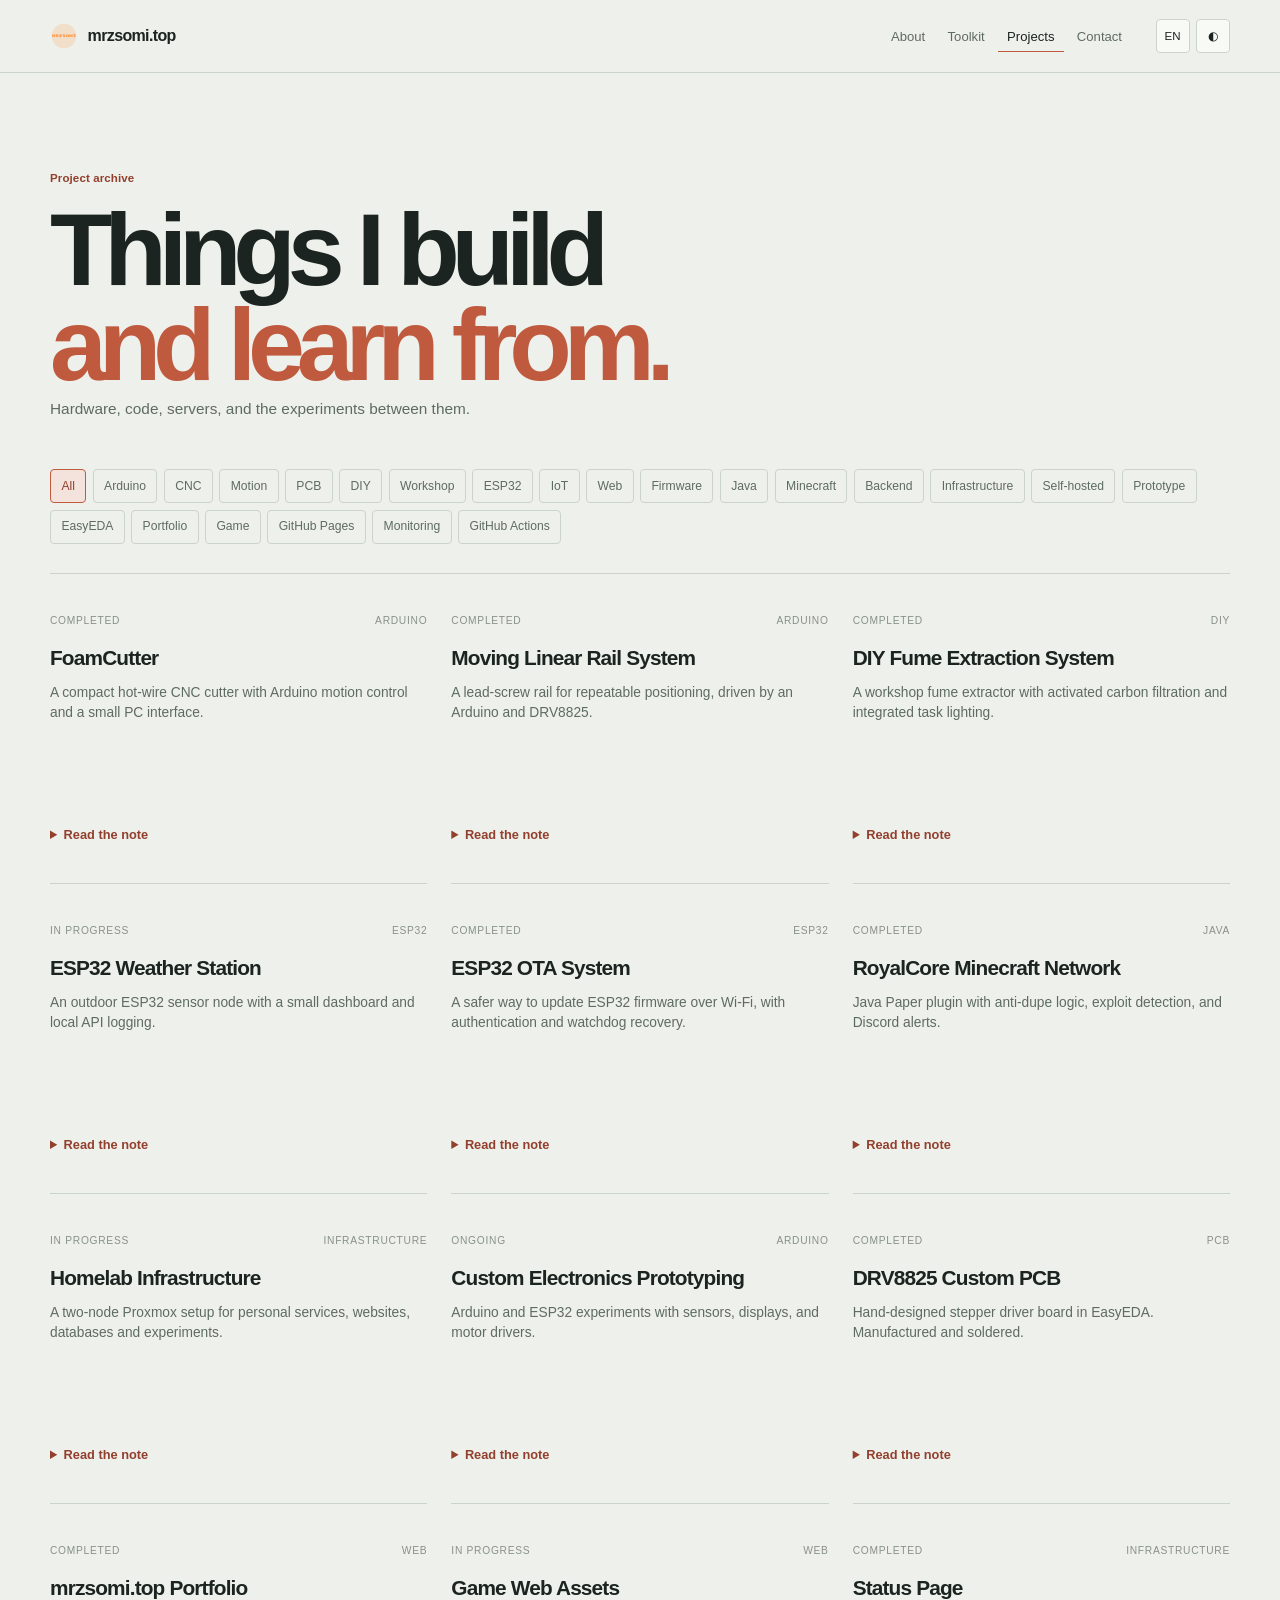
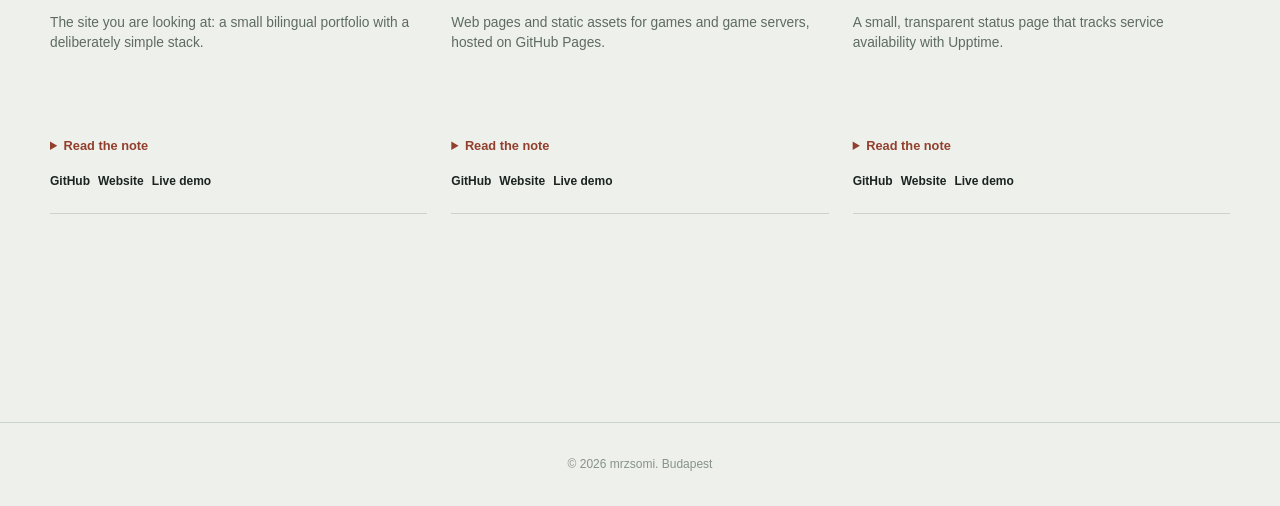
==== commit c73248b6: "Refine portfolio identity and navigation" ====
--- a/projects.html
+++ b/projects.html
@@ -40,6 +40,6 @@
       <div class="archive-filters" id="archive-filters"></div>
       <div class="archive-grid" id="archive-grid"><p class="loader">Loading projects…</p></div>
     </main>
-    <footer class="footer"><span id="footer-text">© 2026 mrzsomi. Budapest / online</span></footer>
+    <footer class="footer"><span id="footer-text">© 2026 mrzsomi. Budapest</span></footer>
   </body>
 </html>
--- a/assets/css/styles.css
+++ b/assets/css/styles.css
@@ -1,17 +1,17 @@
 :root {
-  --bg: #f5f6f3;
-  --surface: #ffffff;
-  --surface-muted: #ecefea;
-  --text: #15181c;
-  --text-secondary: #5e6670;
-  --text-muted: #8b929a;
-  --border: #d7dce0;
-  --accent: #2f66d0;
-  --accent-strong: #1d4fae;
-  --accent-soft: #e4ecfc;
-  --sage: #427a60;
-  --shadow: 0 18px 50px rgba(21, 24, 28, .08);
-  --shadow-small: 0 8px 24px rgba(21, 24, 28, .05);
+  --bg: #eef0eb;
+  --surface: #f8faf6;
+  --surface-muted: #e1e7df;
+  --text: #1b2420;
+  --text-secondary: #5e6b62;
+  --text-muted: #87928a;
+  --border: #cbd4cb;
+  --accent: #c05a3f;
+  --accent-strong: #923f2d;
+  --accent-soft: #f4e3dc;
+  --sage: #4f765f;
+  --shadow: 0 18px 50px rgba(32, 42, 36, .08);
+  --shadow-small: 0 8px 24px rgba(32, 42, 36, .05);
   --radius: 6px;
   --radius-small: 4px;
   --max-width: 1180px;
@@ -20,17 +20,17 @@
 }
 
 [data-theme='dark'] {
-  --bg: #101214;
-  --surface: #171a1e;
-  --surface-muted: #20252b;
-  --text: #f1f3f5;
-  --text-secondary: #aab2bc;
-  --text-muted: #78818b;
-  --border: #30363e;
-  --accent: #83aaff;
-  --accent-strong: #a9c2ff;
-  --accent-soft: #1b2b4a;
-  --sage: #8fc5a6;
+  --bg: #121815;
+  --surface: #1a211c;
+  --surface-muted: #242d26;
+  --text: #edf2eb;
+  --text-secondary: #b7c1b8;
+  --text-muted: #859289;
+  --border: #354138;
+  --accent: #e07a5f;
+  --accent-strong: #f09a7c;
+  --accent-soft: #3b2521;
+  --sage: #9caf9a;
   --shadow: 0 20px 60px rgba(0, 0, 0, .3);
   --shadow-small: 0 10px 30px rgba(0, 0, 0, .18);
 }
@@ -82,12 +82,10 @@
 .nav-links a { padding: .45rem .6rem; border-bottom: 1px solid transparent; color: var(--text-secondary); font-size: .82rem; text-decoration: none; transition: color .2s ease, border-color .2s ease; }
 .nav-links a:hover, .nav-links a.active { color: var(--text); border-color: var(--accent); }
 .nav-actions { display: flex; align-items: center; gap: .4rem; }
-.badge, .theme-btn, .lang-btn {
+.theme-btn, .lang-btn {
   border: 1px solid var(--border); border-radius: var(--radius-small); background: var(--surface);
   font-size: .72rem; white-space: nowrap;
 }
-.badge { display: flex; align-items: center; gap: .4rem; padding: .3rem .55rem; color: var(--text-secondary); }
-.dot { width: 6px; height: 6px; border-radius: 50%; background: #4aab72; }
 .theme-btn, .lang-btn { min-width: 34px; min-height: 34px; cursor: pointer; }
 .theme-btn:hover, .lang-btn:hover { border-color: var(--accent); color: var(--accent); }
 
@@ -96,7 +94,7 @@
 .section-tag {
   display: flex; align-items: center; gap: .65rem; margin-bottom: 1rem;
   color: var(--accent-strong); font-size: .72rem; font-weight: 700;
-  letter-spacing: .12em; text-transform: uppercase;
+  letter-spacing: .01em;
 }
 .section-title { max-width: 680px; margin-bottom: 2rem; font-family: var(--font-display); font-size: clamp(2.2rem, 5vw, 4rem); line-height: 1; letter-spacing: -.07em; text-wrap: balance; }
 .section-lede { max-width: 560px; margin: -1rem 0 2rem; color: var(--text-secondary); font-size: .96rem; }
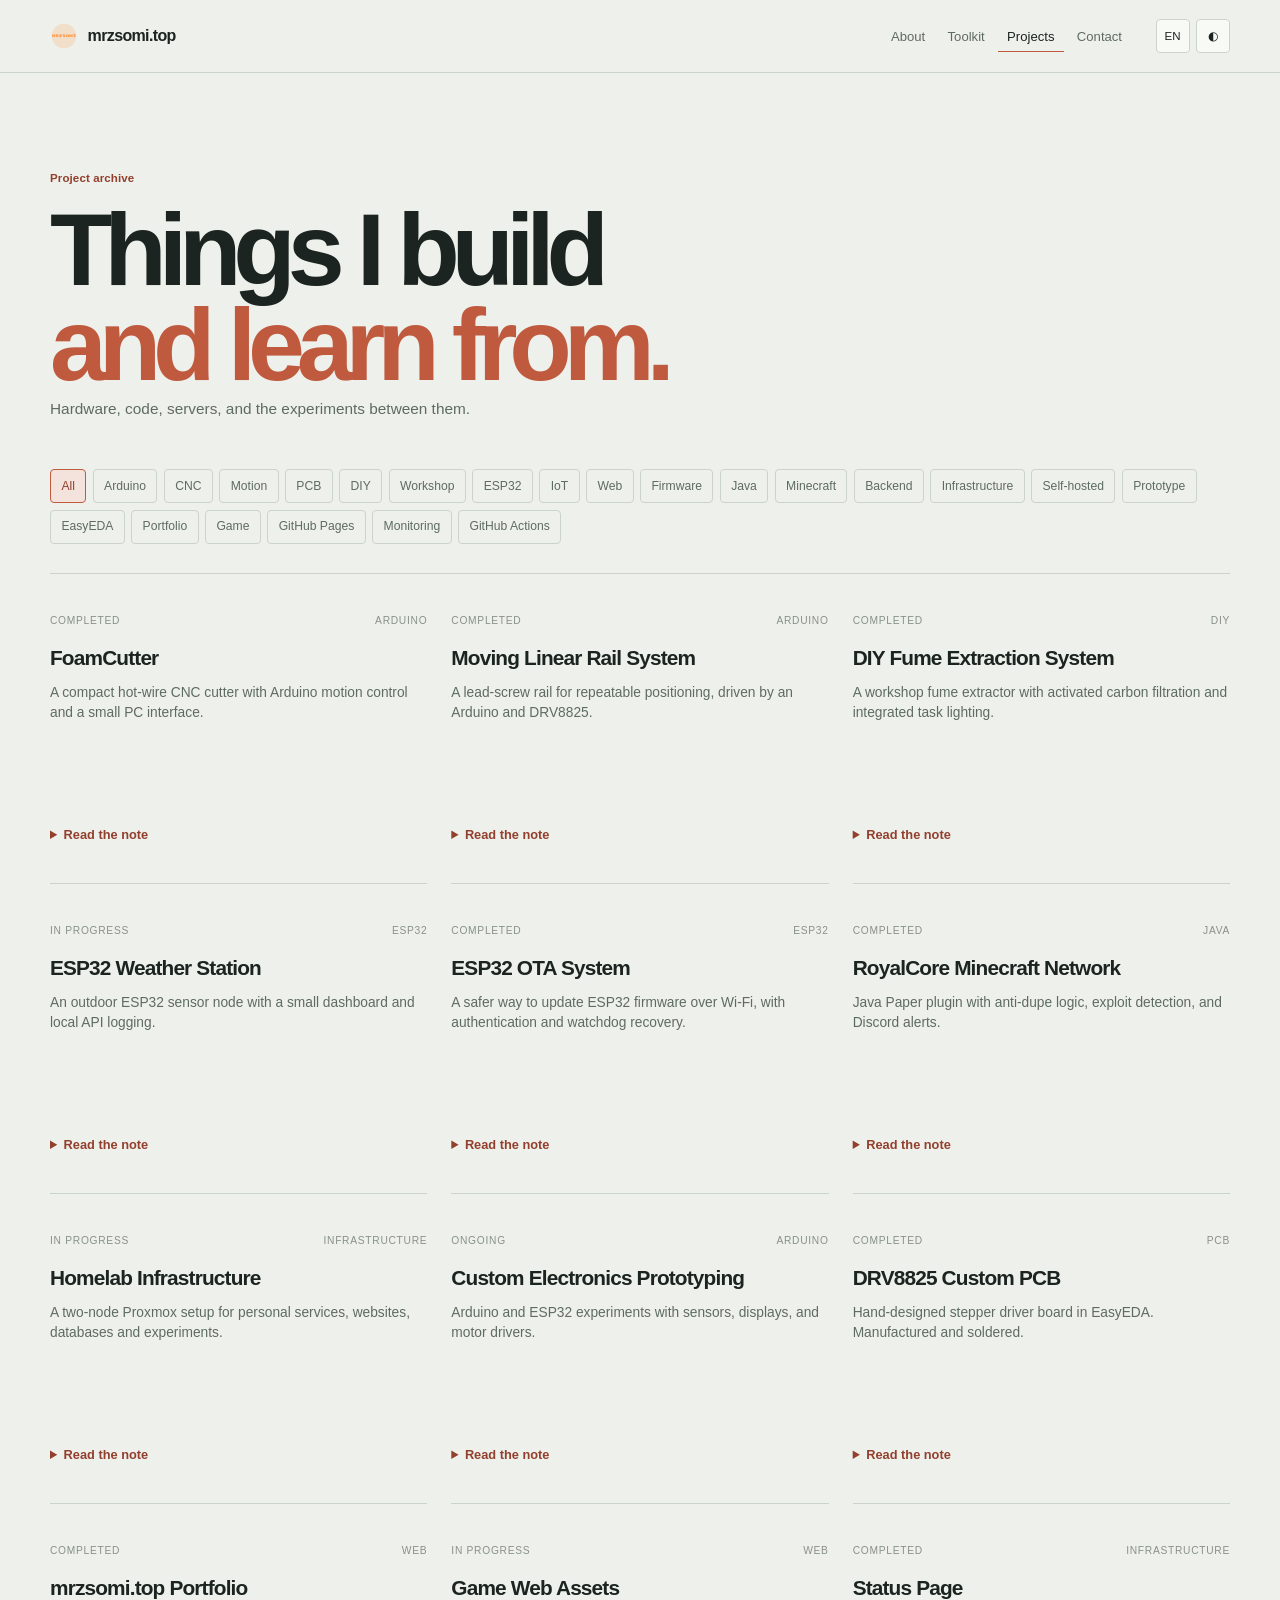
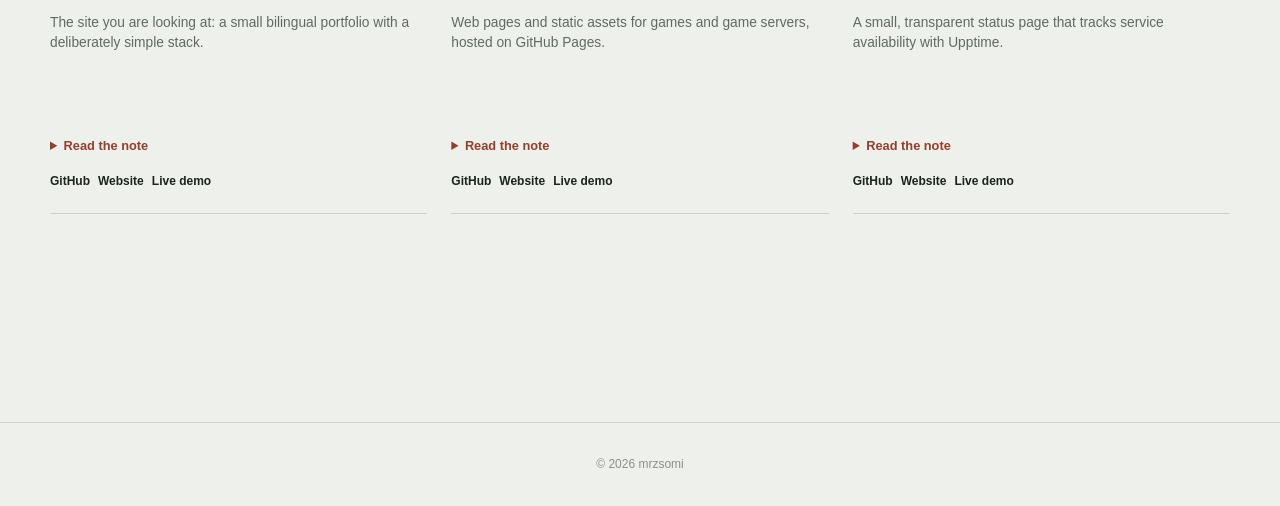
==== commit f8db4bb1: "Remove location from footer" ====
--- a/projects.html
+++ b/projects.html
@@ -40,6 +40,6 @@
       <div class="archive-filters" id="archive-filters"></div>
       <div class="archive-grid" id="archive-grid"><p class="loader">Loading projects…</p></div>
     </main>
-    <footer class="footer"><span id="footer-text">© 2026 mrzsomi. Budapest</span></footer>
+    <footer class="footer"><span id="footer-text">© 2026 mrzsomi</span></footer>
   </body>
 </html>
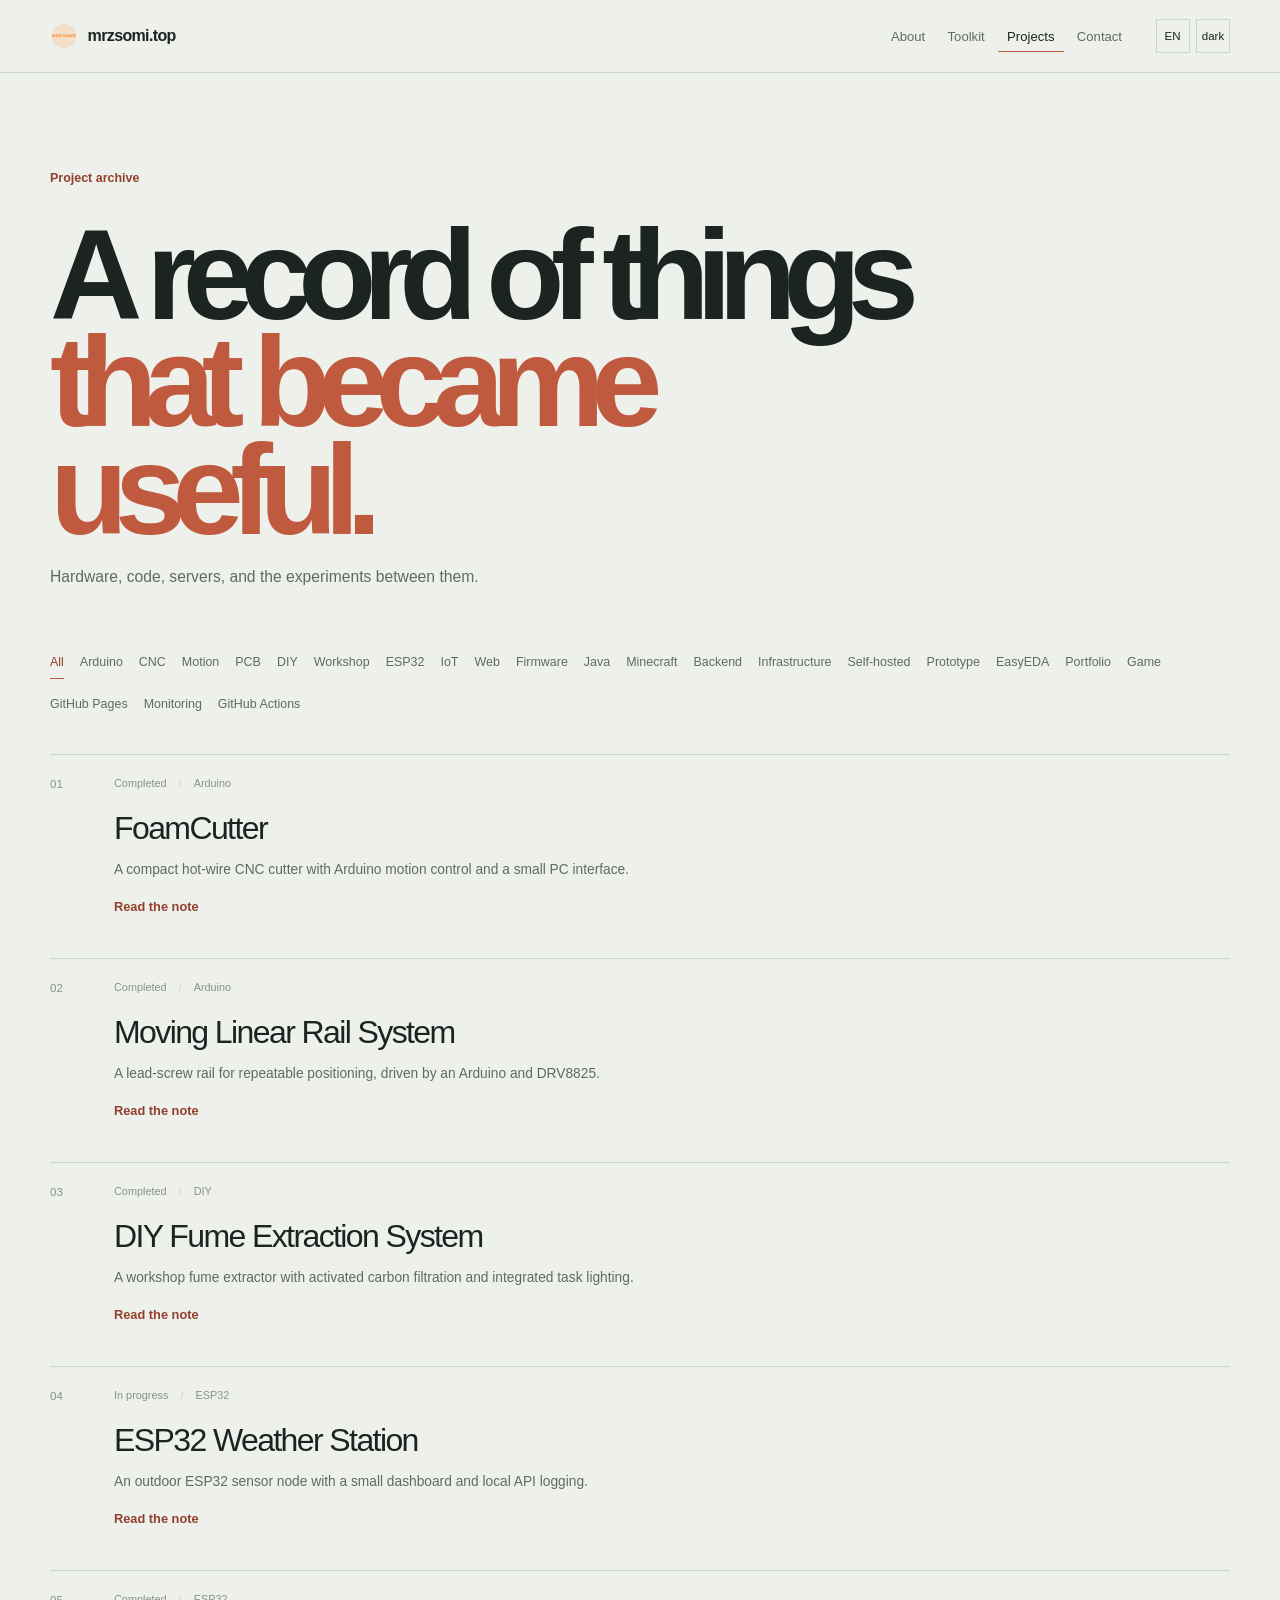
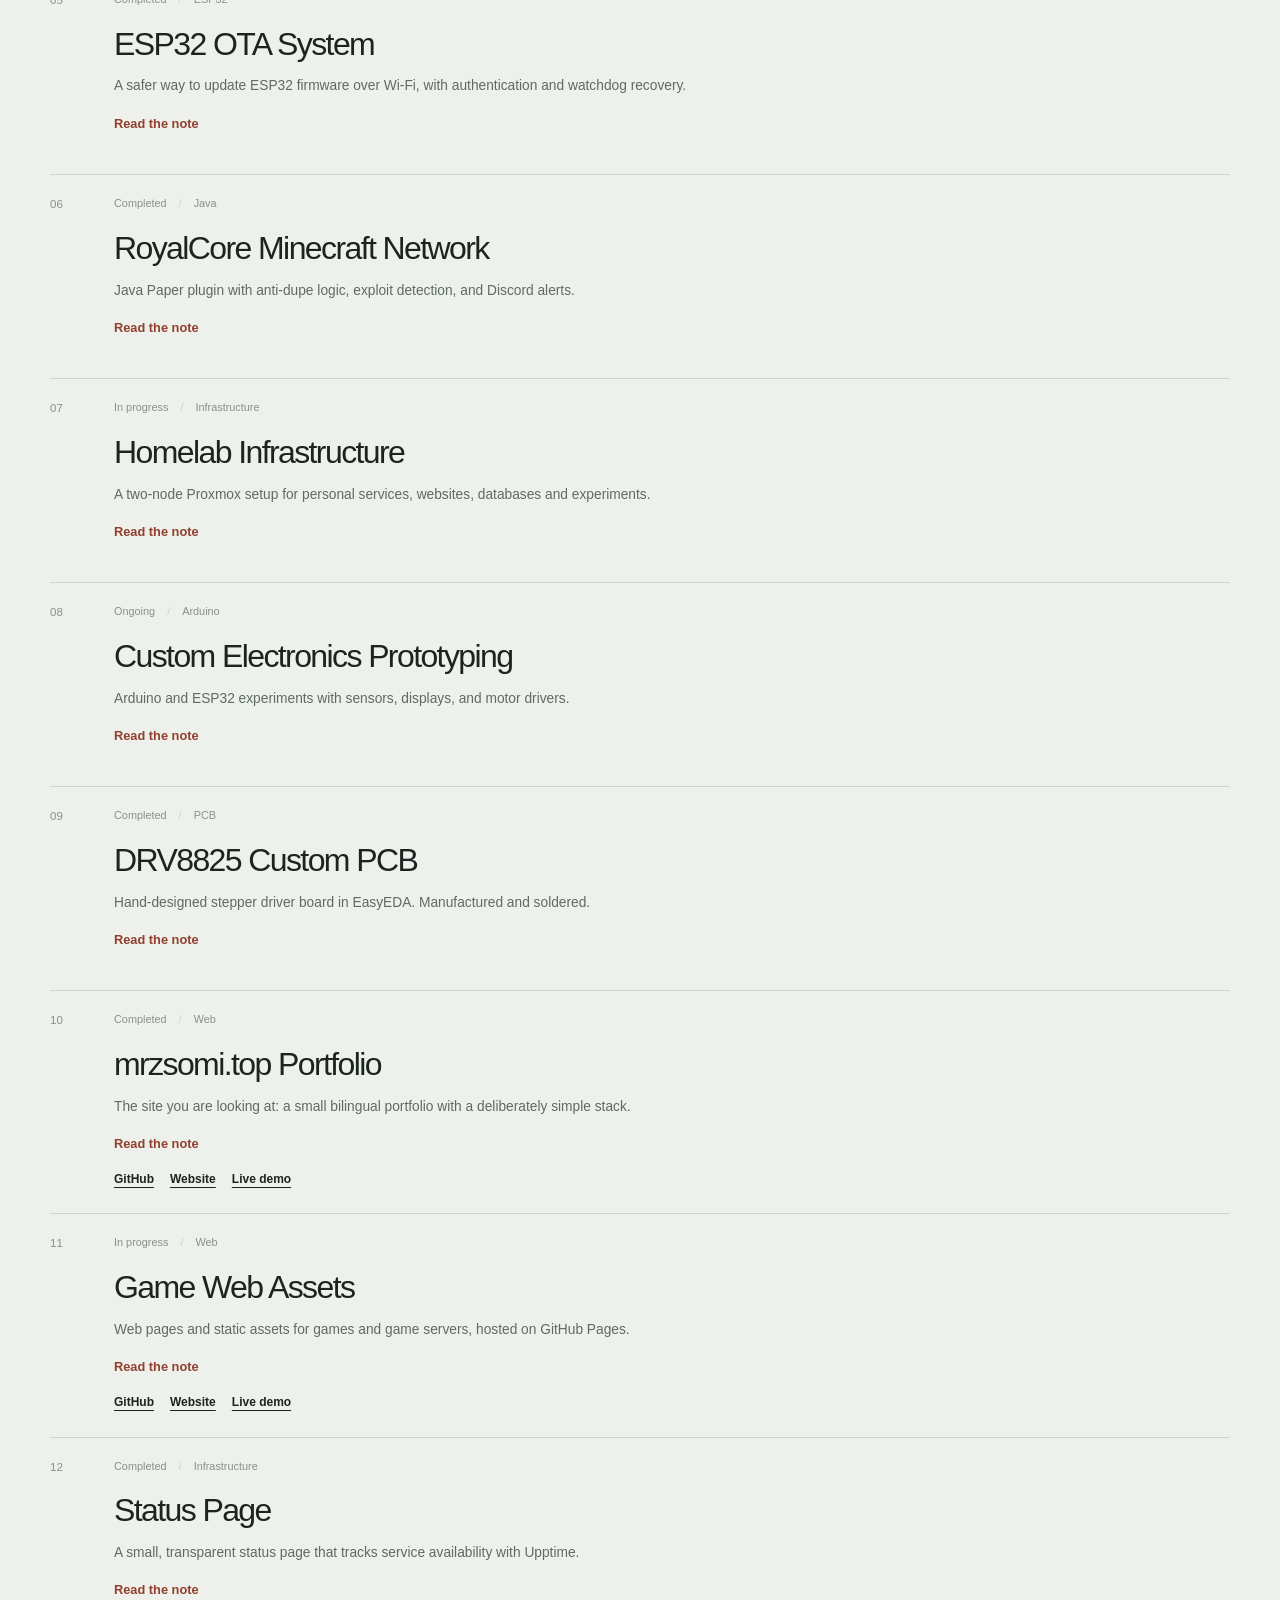
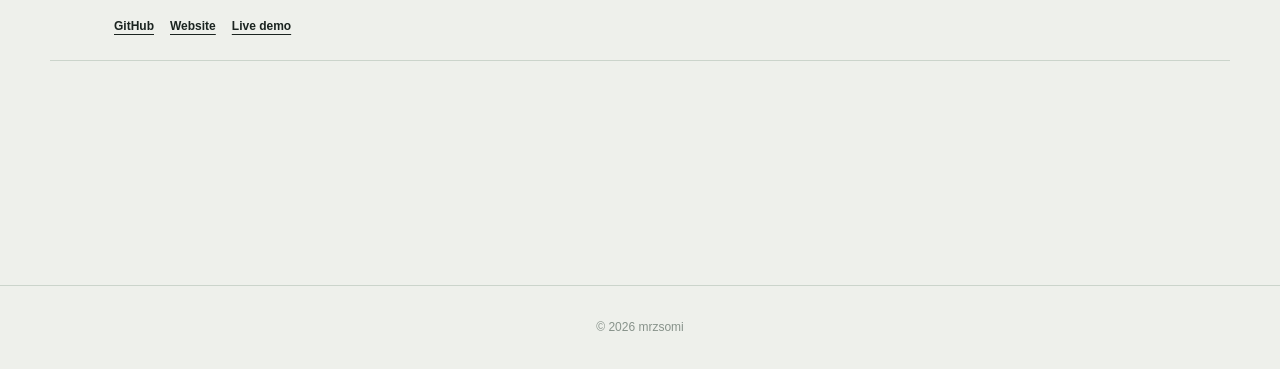
==== commit 47c82443: "Recompose portfolio as developer notebook" ====
--- a/projects.html
+++ b/projects.html
@@ -27,14 +27,16 @@
         </ul>
         <div class="nav-actions">
           <button class="lang-btn" id="lang-toggle" aria-label="Switch language">EN</button>
-          <button class="theme-btn" id="theme-toggle" aria-label="Toggle theme">◐</button>
+          <button class="theme-btn" id="theme-toggle" aria-label="Toggle theme">dark</button>
         </div>
       </div>
     </nav>
     <main id="main-content" class="container archive-page">
       <header class="archive-header">
-        <p id="archive-tag" class="section-tag">Project archive</p>
-        <h1 id="archive-title" class="archive-title">Things I build<br /><span class="accent-text">and learn from.</span></h1>
+        <div class="section-heading">
+          <p id="archive-tag" class="section-tag">Project archive</p>
+        </div>
+        <h1 id="archive-title" class="archive-title">A record of things<br /><span class="accent-text">that became useful.</span></h1>
         <p id="archive-lede" class="section-lede">Hardware, code, servers, and the experiments between them.</p>
       </header>
       <div class="archive-filters" id="archive-filters"></div>
--- a/assets/css/styles.css
+++ b/assets/css/styles.css
@@ -10,10 +10,6 @@
   --accent-strong: #923f2d;
   --accent-soft: #f4e3dc;
   --sage: #4f765f;
-  --shadow: 0 18px 50px rgba(32, 42, 36, .08);
-  --shadow-small: 0 8px 24px rgba(32, 42, 36, .05);
-  --radius: 6px;
-  --radius-small: 4px;
   --max-width: 1180px;
   --font-sans: 'Inter', sans-serif;
   --font-display: 'Space Grotesk', sans-serif;
@@ -31,8 +27,6 @@
   --accent-strong: #f09a7c;
   --accent-soft: #3b2521;
   --sage: #9caf9a;
-  --shadow: 0 20px 60px rgba(0, 0, 0, .3);
-  --shadow-small: 0 10px 30px rgba(0, 0, 0, .18);
 }
 
 * { box-sizing: border-box; margin: 0; padding: 0; }
@@ -51,7 +45,7 @@
 button, input, textarea { font: inherit; }
 button { color: inherit; }
 button, a { touch-action: manipulation; -webkit-tap-highlight-color: transparent; }
-img, canvas { max-width: 100%; }
+img { max-width: 100%; }
 .container { width: min(var(--max-width), calc(100% - 3rem)); margin: 0 auto; }
 .skip-link {
   position: fixed;
@@ -60,7 +54,6 @@
   z-index: 1000;
   padding: .55rem .75rem;
   border: 1px solid var(--accent);
-  border-radius: var(--radius-small);
   color: #fff;
   background: var(--accent);
   transform: translateY(-180%);
@@ -70,148 +63,222 @@
 
 /* Navigation */
 .nav {
-  position: sticky; top: 0; z-index: 100;
+  position: sticky;
+  top: 0;
+  z-index: 100;
   border-bottom: 1px solid var(--border);
   background: color-mix(in srgb, var(--bg) 94%, transparent);
   backdrop-filter: blur(10px);
 }
 .nav-inner { min-height: 72px; display: flex; align-items: center; gap: 1.5rem; }
 .logo { display: flex; align-items: center; gap: .6rem; color: var(--text); font-weight: 700; text-decoration: none; letter-spacing: -.04em; }
-.logo img { width: 28px; height: 28px; border-radius: 4px; }
+.logo img { width: 28px; height: 28px; }
 .nav-links { display: flex; gap: .2rem; list-style: none; margin-left: auto; }
 .nav-links a { padding: .45rem .6rem; border-bottom: 1px solid transparent; color: var(--text-secondary); font-size: .82rem; text-decoration: none; transition: color .2s ease, border-color .2s ease; }
 .nav-links a:hover, .nav-links a.active { color: var(--text); border-color: var(--accent); }
 .nav-actions { display: flex; align-items: center; gap: .4rem; }
 .theme-btn, .lang-btn {
-  border: 1px solid var(--border); border-radius: var(--radius-small); background: var(--surface);
-  font-size: .72rem; white-space: nowrap;
-}
-.theme-btn, .lang-btn { min-width: 34px; min-height: 34px; cursor: pointer; }
+  min-width: 34px;
+  min-height: 34px;
+  border: 1px solid var(--border);
+  background: transparent;
+  font-size: .72rem;
+  cursor: pointer;
+}
 .theme-btn:hover, .lang-btn:hover { border-color: var(--accent); color: var(--accent); }
 
-/* Shared layout */
-section { padding: 7rem 0 0; scroll-margin-top: 90px; }
-.section-tag {
-  display: flex; align-items: center; gap: .65rem; margin-bottom: 1rem;
-  color: var(--accent-strong); font-size: .72rem; font-weight: 700;
-  letter-spacing: .01em;
-}
-.section-title { max-width: 680px; margin-bottom: 2rem; font-family: var(--font-display); font-size: clamp(2.2rem, 5vw, 4rem); line-height: 1; letter-spacing: -.07em; text-wrap: balance; }
-.section-lede { max-width: 560px; margin: -1rem 0 2rem; color: var(--text-secondary); font-size: .96rem; }
-.text-link { display: inline-flex; gap: .4rem; margin-top: 1.5rem; color: var(--accent-strong); font-size: .85rem; font-weight: 700; text-decoration: none; }
-.text-link:hover { text-decoration: underline; }
+/* Shared editorial structure */
+section { padding: 9rem 0 0; scroll-margin-top: 90px; }
+.section-heading { display: flex; align-items: baseline; justify-content: space-between; gap: 1rem; margin-bottom: 2rem; }
+.section-tag { color: var(--accent-strong); font-size: .78rem; font-weight: 600; }
+.section-intro { max-width: 760px; }
+.section-title {
+  max-width: 760px;
+  margin-bottom: 1.25rem;
+  font-family: var(--font-display);
+  font-size: clamp(2.6rem, 6vw, 5.8rem);
+  line-height: .94;
+  letter-spacing: -.08em;
+  text-wrap: balance;
+}
+.section-lede { max-width: 560px; color: var(--text-secondary); font-size: .98rem; }
+.quiet-link, .text-link {
+  color: var(--accent-strong);
+  font-size: .84rem;
+  font-weight: 700;
+  text-decoration: none;
+}
+.quiet-link:hover, .text-link:hover { text-decoration: underline; text-underline-offset: .25rem; }
 .loader { padding: 2rem 0; color: var(--text-muted); }
 
-/* Hero */
-.hero { min-height: min(760px, calc(100vh - 72px)); display: flex; align-items: center; padding-top: 4rem; }
-.hero-grid { display: grid; grid-template-columns: minmax(0, 1.04fr) minmax(320px, .96fr); align-items: center; gap: clamp(3rem, 8vw, 8rem); }
-.hero-content { position: relative; }
-.hero h1 { max-width: 760px; margin-bottom: 1.7rem; font-family: var(--font-display); font-size: clamp(3.4rem, 7.8vw, 7rem); font-weight: 600; line-height: .92; letter-spacing: -.09em; text-wrap: balance; }
+/* Masthead */
+.hero { min-height: min(840px, calc(100vh - 72px)); padding-top: 3rem; }
+.hero-masthead {
+  display: flex;
+  justify-content: space-between;
+  padding-bottom: 1rem;
+  border-bottom: 1px solid var(--border);
+  color: var(--text-muted);
+  font-size: .7rem;
+  letter-spacing: .04em;
+}
+.hero-grid {
+  display: grid;
+  grid-template-columns: minmax(0, 1.35fr) minmax(280px, .65fr);
+  gap: clamp(3rem, 10vw, 10rem);
+  align-items: end;
+  padding: clamp(5rem, 12vh, 9rem) 0 5rem;
+}
+.hero-content { max-width: 780px; }
+.hero-content .section-tag { margin-bottom: 1.25rem; }
+.hero h1 {
+  max-width: 780px;
+  margin-bottom: 2rem;
+  font-family: var(--font-display);
+  font-size: clamp(4rem, 10vw, 9.5rem);
+  font-weight: 600;
+  line-height: .84;
+  letter-spacing: -.105em;
+  text-wrap: balance;
+}
 .accent-text { color: var(--accent); }
-.hero p { max-width: 570px; margin-bottom: 2rem; color: var(--text-secondary); font-size: clamp(1rem, 1.7vw, 1.16rem); }
-.btn-group { display: flex; flex-wrap: wrap; gap: .65rem; }
-.btn { display: inline-flex; align-items: center; justify-content: center; gap: .45rem; padding: .78rem 1rem; border: 1px solid transparent; border-radius: var(--radius-small); font-size: .86rem; font-weight: 700; text-decoration: none; cursor: pointer; transition: transform .2s ease, border-color .2s ease, background .2s ease, color .2s ease; }
-.btn:hover { transform: translateY(-2px); }
-.btn-primary { color: #fff; background: var(--accent); }
-.btn-primary:hover { background: var(--accent-strong); }
-.btn-outline { border-color: var(--border); background: var(--surface); }
-.btn-outline:hover { border-color: var(--accent); color: var(--accent-strong); }
-
-.hero-visual { position: relative; }
-.hero-index { padding-top: 1rem; }
-.hero-index-header { display: flex; justify-content: space-between; gap: 1rem; padding: .75rem 0; color: var(--text-muted); font-size: .7rem; font-weight: 700; letter-spacing: .1em; text-transform: uppercase; }
-.hero-index-header span:first-child { color: var(--accent-strong); }
-.hero-index-intro { max-width: 28rem; margin: 1.4rem 0 1.6rem; color: var(--text-secondary); font-size: .95rem; }
-.hero-index-list { list-style: none; }
-.hero-index-list li { display: flex; flex-direction: column; gap: .25rem; padding: 1rem 0; }
-.hero-index-list strong { font-family: var(--font-display); font-size: 1.15rem; letter-spacing: -.03em; }
-.hero-index-list small { color: var(--text-secondary); font-size: .8rem; }
-
-/* Skills */
-.skills-grid { display: grid; grid-template-columns: repeat(3, 1fr); gap: 0 2rem; border-top: 1px solid var(--border); }
-.skill-card { min-height: 240px; padding: 1.5rem 0; border-bottom: 1px solid var(--border); }
-.skill-card + .skill-card { padding-left: 0; border-left: 0; }
-.skill-card h3 { margin-bottom: 1.35rem; color: var(--accent-strong); font-size: .72rem; letter-spacing: .1em; text-transform: uppercase; }
-.skill-card ul { display: flex; flex-direction: column; gap: .7rem; list-style: none; }
-.skill-card li { display: flex; align-items: baseline; gap: .65rem; color: var(--text-secondary); font-size: .88rem; }
-.skill-mark { width: .38rem; height: .38rem; flex: 0 0 auto; margin-bottom: .12rem; border-radius: 50%; background: var(--accent); }
-
-/* Projects */
-.filter-bar, .archive-filters { display: flex; flex-wrap: wrap; gap: .4rem; margin-bottom: 1.8rem; }
-.filter-chip { padding: .4rem .65rem; border: 1px solid var(--border); border-radius: var(--radius-small); color: var(--text-secondary); background: transparent; font-size: .76rem; cursor: pointer; transition: border-color .2s ease, color .2s ease, background .2s ease; }
-.filter-chip:hover, .filter-chip.active { border-color: var(--accent); color: var(--accent-strong); background: var(--accent-soft); }
-.projects-wrapper { display: block; }
-.featured-project-grid { display: grid; grid-template-columns: repeat(2, minmax(0, 1fr)); gap: 0 1.5rem; border-top: 1px solid var(--border); }
-.featured-project-card { position: relative; display: flex; min-height: 300px; flex-direction: column; align-items: flex-start; gap: 1rem; overflow: hidden; padding: 1.5rem 0; border-bottom: 1px solid var(--border); background: transparent; transition: color .2s ease, padding .2s ease; }
-.featured-project-card:hover, .featured-project-card.active { padding-left: .8rem; background: var(--accent-soft); }
-.featured-project-card::before { content: ''; position: absolute; left: 0; top: 0; bottom: 0; width: 2px; background: var(--accent); opacity: 0; transition: opacity .2s ease; }
-.featured-project-card:hover::before, .featured-project-card.active::before { opacity: 1; }
-.featured-project-card .project-info { width: 100%; }
-.featured-project-card .project-info h3 { max-width: 85%; margin-bottom: .65rem; font-family: var(--font-display); font-size: clamp(1.35rem, 2.2vw, 1.9rem); letter-spacing: -.05em; }
-.featured-project-card .project-info p { max-width: 32rem; overflow: visible; color: var(--text-secondary); font-size: .9rem; line-height: 1.55; white-space: normal; }
-.featured-project-card .project-meta { margin-top: 1.1rem; }
-.featured-project-card .project-status { margin-top: auto; color: var(--text-muted); font-size: .68rem; font-weight: 700; letter-spacing: .08em; text-transform: uppercase; }
-.featured-project-grid + .project-detail { margin-top: 1.5rem; }
-.detail-kicker { display: block; margin-bottom: .8rem; color: var(--accent-strong); font-size: .68rem; font-weight: 700; letter-spacing: .12em; text-transform: uppercase; }
-.project-item { cursor: pointer; }
-.project-info { min-width: 0; flex: 1; }
-.project-info h3 { margin-bottom: .2rem; font-family: var(--font-display); font-size: 1.05rem; letter-spacing: -.03em; }
-.project-info p { overflow: hidden; color: var(--text-secondary); font-size: .82rem; text-overflow: ellipsis; white-space: nowrap; }
-.project-meta { display: flex; flex-wrap: wrap; gap: .35rem; margin-top: .55rem; }
-.project-meta .tag, .project-meta .status { padding: .12rem .4rem; border-radius: 2px; font-size: .62rem; font-weight: 700; }
-.project-meta .tag { color: var(--accent-strong); background: var(--accent-soft); }
-.project-meta .status { color: var(--sage); background: color-mix(in srgb, var(--sage) 14%, transparent); }
-.project-detail { position: sticky; top: 96px; display: none; padding: 1.6rem; border: 1px solid var(--border); border-radius: var(--radius); background: var(--surface); box-shadow: var(--shadow-small); color: var(--text-secondary); font-size: .92rem; line-height: 1.75; animation: rise .35s ease; }
+.hero-paragraph { max-width: 34rem; margin-bottom: 2rem; color: var(--text-secondary); font-size: clamp(1rem, 1.5vw, 1.14rem); }
+.hero-links { display: flex; flex-wrap: wrap; gap: 1.5rem; align-items: center; }
+.hero-links .text-link { font-size: .9rem; }
+.hero-links .quiet-link { color: var(--text-secondary); font-weight: 500; }
+.hero-notes { align-self: end; padding-bottom: .35rem; }
+.hero-notes-heading { display: flex; justify-content: space-between; padding-bottom: .7rem; border-bottom: 1px solid var(--text); color: var(--text-muted); font-size: .7rem; letter-spacing: .05em; }
+.hero-notes-heading span:first-child { color: var(--accent-strong); }
+.hero-notes > p { margin: 1.1rem 0 1.8rem; color: var(--text-secondary); font-size: .88rem; }
+.hero-notes dl { display: grid; gap: 1.15rem; }
+.hero-notes dl > div { display: grid; gap: .15rem; }
+.hero-notes dt { font-family: var(--font-display); font-size: 1.05rem; letter-spacing: -.03em; }
+.hero-notes dd { color: var(--text-secondary); font-size: .78rem; }
+
+/* Working set */
+.tools-section .section-intro { margin-left: 18%; }
+.skills-grid {
+  display: grid;
+  grid-template-columns: .8fr 1fr 1.25fr;
+  gap: 0 2.5rem;
+  margin-top: 4rem;
+  border-top: 1px solid var(--border);
+}
+.skill-card { min-height: 270px; padding: 1.25rem 0 2rem; border-bottom: 1px solid var(--border); }
+.skill-card:nth-child(2) { padding-top: 3.2rem; }
+.skill-card:nth-child(3) { padding-top: 5.1rem; }
+.skill-card h3 { margin-bottom: 1.5rem; font-family: var(--font-display); font-size: 1.4rem; font-weight: 500; letter-spacing: -.05em; }
+.skill-card ul { display: grid; gap: .55rem; list-style: none; }
+.skill-card li { display: flex; align-items: baseline; gap: .6rem; color: var(--text-secondary); font-size: .86rem; }
+.skill-mark { width: .32rem; height: .32rem; flex: 0 0 auto; margin-bottom: .12rem; border-radius: 50%; background: var(--accent); }
+
+/* Project index */
+.project-intro { margin-left: 18%; margin-bottom: 4rem; }
+.project-index { border-top: 1px solid var(--border); }
+.project-row {
+  position: relative;
+  display: grid;
+  grid-template-columns: 3rem minmax(0, 1fr);
+  gap: 1rem;
+  width: 100%;
+  padding: 1.2rem 0;
+  border: 0;
+  border-bottom: 1px solid var(--border);
+  color: var(--text);
+  background: transparent;
+  text-align: left;
+  cursor: pointer;
+  transition: padding .2s ease, color .2s ease;
+}
+.project-row:hover, .project-row.active { padding-left: 1rem; color: var(--accent-strong); }
+.project-row-index { color: var(--text-muted); font-size: .72rem; font-variant-numeric: tabular-nums; }
+.project-row .project-info { min-width: 0; }
+.project-row .project-info { display: block; }
+.project-title { display: block; margin-bottom: .25rem; font-family: var(--font-display); font-size: clamp(1.25rem, 2.3vw, 2rem); font-weight: 500; letter-spacing: -.05em; }
+.project-description { display: block; max-width: 42rem; color: var(--text-secondary); font-size: .84rem; white-space: normal; }
+.project-meta { display: flex; flex-wrap: wrap; gap: .35rem; margin-top: .65rem; }
+.project-meta .tag, .project-meta .status { color: var(--text-muted); font-size: .68rem; }
+.project-meta .tag + .tag::before, .project-meta .status + .tag::before { content: '/'; margin-right: .35rem; color: var(--border); }
+.project-detail {
+  display: none;
+  max-width: 680px;
+  margin: 2rem 0 0 18%;
+  padding: 1.5rem 0 0;
+  border-top: 1px solid var(--text);
+  color: var(--text-secondary);
+  font-size: .92rem;
+  line-height: 1.75;
+}
 .project-detail.visible { display: block; }
+.detail-kicker { display: block; margin-bottom: .7rem; color: var(--accent-strong); font-size: .75rem; font-weight: 700; }
+.project-links { display: flex; flex-wrap: wrap; gap: 1rem; margin-top: 1.25rem; }
+.project-link, .github-link-btn { color: var(--accent-strong); font-size: .78rem; font-weight: 700; text-decoration: underline; text-underline-offset: .25rem; }
+.project-link:hover, .github-link-btn:hover { color: var(--text); }
+
+/* Archive */
 .archive-page { padding-top: 6rem; }
-.archive-header { max-width: 700px; margin-bottom: 3rem; }
-.archive-title { margin-bottom: 1.3rem; font-family: var(--font-display); font-size: clamp(3.4rem, 8vw, 6.8rem); line-height: .92; letter-spacing: -.08em; text-wrap: balance; }
-.archive-grid { display: grid; grid-template-columns: repeat(3, minmax(0, 1fr)); gap: 0 1.5rem; padding-bottom: 6rem; border-top: 1px solid var(--border); }
-.archive-card { display: flex; min-height: 310px; flex-direction: column; padding: 1.35rem 0; border-bottom: 1px solid var(--border); background: transparent; transition: background .2s ease, padding .2s ease; }
-.archive-card:hover { padding-left: .75rem; background: var(--accent-soft); }
-.archive-card-top { display: flex; justify-content: space-between; gap: .5rem; margin: 1.1rem 0 .7rem; color: var(--text-muted); font-size: .64rem; letter-spacing: .07em; text-transform: uppercase; }
-.archive-card h2 { margin-bottom: .55rem; font-family: var(--font-display); font-size: 1.3rem; letter-spacing: -.04em; }
-.archive-card > p { color: var(--text-secondary); font-size: .86rem; line-height: 1.5; }
-.archive-card details { margin-top: auto; padding-top: 1rem; color: var(--text-secondary); font-size: .8rem; }
-.archive-card summary { color: var(--accent-strong); cursor: pointer; font-weight: 700; }
-.archive-card details p { margin-top: .7rem; }
-.archive-links { display: flex; flex-wrap: wrap; gap: .5rem; margin-top: 1rem; }
-.archive-links a { color: var(--text); font-size: .75rem; font-weight: 700; text-decoration: none; }
+.archive-header { max-width: 860px; margin-bottom: 4rem; }
+.archive-title { max-width: 900px; margin-bottom: 1.25rem; font-family: var(--font-display); font-size: clamp(4rem, 10vw, 8.5rem); line-height: .84; letter-spacing: -.105em; text-wrap: balance; }
+.archive-filters { display: flex; flex-wrap: wrap; gap: 1rem; margin-bottom: 2rem; }
+.filter-chip { padding: 0 0 .35rem; border: 0; border-bottom: 1px solid transparent; color: var(--text-secondary); background: transparent; font-size: .78rem; cursor: pointer; }
+.filter-chip:hover, .filter-chip.active { border-color: var(--accent); color: var(--accent-strong); }
+.archive-grid { border-top: 1px solid var(--border); padding-bottom: 5rem; }
+.archive-row { display: grid; grid-template-columns: 3rem minmax(0, 760px); gap: 1rem; padding: 1.25rem 0 1.5rem; border-bottom: 1px solid var(--border); }
+.archive-row-index { color: var(--text-muted); font-size: .72rem; font-variant-numeric: tabular-nums; }
+.archive-row-main { min-width: 0; }
+.archive-row-meta { display: flex; gap: .75rem; margin-bottom: .65rem; color: var(--text-muted); font-size: .68rem; }
+.archive-row-meta span + span::before { content: '/'; margin-right: .75rem; color: var(--border); }
+.archive-row h2 { margin-bottom: .35rem; font-family: var(--font-display); font-size: clamp(1.35rem, 2.5vw, 2.2rem); font-weight: 500; letter-spacing: -.05em; }
+.archive-row > .archive-row-main > p { max-width: 48rem; color: var(--text-secondary); font-size: .86rem; }
+.archive-row details { margin-top: 1rem; color: var(--text-secondary); font-size: .8rem; }
+.archive-row summary { display: inline-block; color: var(--accent-strong); cursor: pointer; font-weight: 700; }
+.archive-row details p { max-width: 48rem; margin-top: .65rem; }
+.archive-links { display: flex; flex-wrap: wrap; gap: 1rem; margin-top: 1rem; }
+.archive-links a { color: var(--text); font-size: .75rem; font-weight: 700; text-decoration: underline; text-underline-offset: .25rem; }
 .archive-links a:hover { color: var(--accent-strong); }
-@keyframes rise { from { opacity: 0; transform: translateY(10px); } to { opacity: 1; transform: translateY(0); } }
-.project-links { display: flex; flex-wrap: wrap; gap: .55rem; margin-top: 1.5rem; padding-top: 1.3rem; border-top: 1px solid var(--border); }
-.project-link, .github-link-btn { display: inline-flex; align-items: center; gap: .4rem; padding: .5rem .7rem; border: 1px solid var(--platform-color, var(--border)); border-radius: var(--radius-small); color: var(--platform-color, var(--accent)); background: transparent; font-size: .78rem; font-weight: 700; text-decoration: none; transition: transform .2s ease, background .2s ease; }
-.project-link:hover, .github-link-btn:hover { transform: translateY(-2px); background: var(--accent-soft); }
-
-/* Activity and contact */
-.activity-feed { display: grid; grid-template-columns: repeat(2, 1fr); gap: 0 1.5rem; border-top: 1px solid var(--border); }
-.activity-item { display: flex; align-items: center; gap: .8rem; min-width: 0; padding: 1rem 0; border-bottom: 1px solid var(--border); background: transparent; }
-.activity-avatar { width: 34px; height: 34px; flex: 0 0 auto; border: 1px solid var(--accent); border-radius: 50%; }
+
+/* Activity */
+.activity-section .section-intro { margin-left: 18%; }
+.activity-feed {
+  display: grid;
+  grid-template-columns: 1fr;
+  max-width: 860px;
+  margin: 4rem 0 0 18%;
+  border-top: 1px solid var(--border);
+}
+.activity-item { display: grid; grid-template-columns: 3rem 2rem minmax(0, 1fr); gap: 1rem; align-items: center; padding: 1rem 0; border-bottom: 1px solid var(--border); }
+.activity-avatar { width: 28px; height: 28px; border: 1px solid var(--border); border-radius: 50%; }
 .activity-content { min-width: 0; }
-.activity-content p { overflow: hidden; font-size: .82rem; text-overflow: ellipsis; white-space: nowrap; }
+.activity-content p { overflow: hidden; font-size: .84rem; text-overflow: ellipsis; white-space: nowrap; }
 .activity-content small { color: var(--text-muted); font-size: .72rem; }
-.contact-grid { display: grid; grid-template-columns: minmax(0, 1fr) 260px; gap: 3rem; }
-.contact-form { display: flex; flex-direction: column; gap: 1rem; }
-.form-group label { display: block; margin-bottom: .35rem; color: var(--text-secondary); font-size: .72rem; font-weight: 700; letter-spacing: .08em; text-transform: uppercase; }
-.form-group input, .form-group textarea { width: 100%; padding: .8rem .9rem; border: 1px solid var(--border); border-radius: var(--radius-small); color: var(--text); background: var(--surface); transition: border-color .2s ease, box-shadow .2s ease; }
-.form-group textarea { min-height: 140px; resize: vertical; }
+
+/* Contact */
+.contact-layout { display: grid; grid-template-columns: minmax(0, .9fr) minmax(320px, 1.1fr); gap: clamp(3rem, 10vw, 10rem); padding-top: 1rem; border-top: 1px solid var(--text); }
+.contact-copy { padding-top: 2rem; }
+.contact-copy .section-title { max-width: 520px; }
+.contact-copy .section-lede { margin-bottom: 2rem; }
+.social-links { display: grid; gap: .65rem; max-width: 180px; }
+.social-card { color: var(--text); font-size: .84rem; text-decoration: none; }
+.social-card:hover { color: var(--accent-strong); text-decoration: underline; text-underline-offset: .25rem; }
+.contact-form { display: flex; flex-direction: column; gap: 1rem; padding-top: 2rem; }
+.form-group label { display: block; margin-bottom: .35rem; color: var(--text-secondary); font-size: .72rem; font-weight: 600; }
+.form-group input, .form-group textarea { width: 100%; padding: .75rem 0; border: 0; border-bottom: 1px solid var(--border); border-radius: 0; color: var(--text); background: transparent; transition: border-color .2s ease; }
+.form-group textarea { min-height: 130px; resize: vertical; }
 .form-trap { position: absolute; width: 1px; height: 1px; overflow: hidden; clip: rect(0 0 0 0); white-space: nowrap; }
-.form-group input:focus, .form-group textarea:focus { border-color: var(--accent); box-shadow: 0 0 0 3px var(--accent-soft); }
-.form-row { display: flex; align-items: center; gap: 1rem; flex-wrap: wrap; }
-.form-status { min-height: 1.2em; font-size: .85rem; } .form-status.success { color: var(--sage); } .form-status.error { color: var(--accent-strong); }
-.social-links { display: flex; flex-direction: column; gap: 0; }
-.social-card { padding: 1rem 0; border-bottom: 1px solid var(--border); color: var(--text); font-size: .9rem; font-weight: 700; text-decoration: none; transition: color .2s ease, padding .2s ease; }
-.social-card:hover { padding-left: .5rem; color: var(--accent-strong); }
-.footer { display: flex; flex-direction: column; align-items: center; gap: .75rem; margin-top: 7rem; padding: 2rem 1rem; border-top: 1px solid var(--border); color: var(--text-muted); font-size: .75rem; text-align: center; }
+.form-group input:focus, .form-group textarea:focus { border-color: var(--accent); outline: 0; }
+.form-row { display: flex; align-items: center; gap: 1rem; flex-wrap: wrap; margin-top: .5rem; }
+.form-status { min-height: 1.2em; color: var(--text-secondary); font-size: .85rem; }
+.form-status.success { color: var(--sage); }
+.form-status.error { color: var(--accent-strong); }
+.btn { display: inline-flex; align-items: center; justify-content: center; padding: .75rem 1rem; border: 1px solid var(--accent); color: var(--bg); background: var(--accent); font-size: .84rem; font-weight: 700; cursor: pointer; transition: background .2s ease, color .2s ease; }
+.btn:hover { color: var(--accent); background: transparent; }
+
+.footer { display: flex; flex-direction: column; align-items: center; gap: .75rem; margin-top: 9rem; padding: 2rem 1rem; border-top: 1px solid var(--border); color: var(--text-muted); font-size: .75rem; text-align: center; }
 .footer a { display: inline-block; }
-
-button:focus-visible, a:focus-visible, summary:focus-visible, [role='button']:focus-visible {
-  outline: 2px solid var(--accent);
-  outline-offset: 3px;
-}
+button:focus-visible, a:focus-visible, summary:focus-visible, [role='button']:focus-visible { outline: 2px solid var(--accent); outline-offset: 3px; }
 noscript { display: block; }
 .noscript-warning { position: fixed; inset: 0; z-index: 10000; display: grid; place-items: center; padding: 1rem; background: var(--bg); }
-.noscript-content { max-width: 500px; padding: 2rem; border: 1px solid var(--accent); border-radius: var(--radius); background: var(--surface); text-align: center; }
+.noscript-content { max-width: 500px; padding: 2rem; border: 1px solid var(--accent); background: var(--surface); }
 .noscript-content h1 { margin-bottom: .8rem; color: var(--accent); font-family: var(--font-display); }
 .noscript-content p { color: var(--text-secondary); }
 
@@ -219,27 +286,34 @@
   *, *::before, *::after { scroll-behavior: auto !important; animation-duration: .01ms !important; transition-duration: .01ms !important; }
 }
 @media (max-width: 900px) {
-  .hero-grid { grid-template-columns: 1fr; }
-  .hero { min-height: auto; padding-top: 5rem; }
-  .hero-visual { max-width: 620px; }
-  .projects-wrapper { display: block; }
-  .project-detail { position: static; }
-  .archive-grid { grid-template-columns: repeat(2, minmax(0, 1fr)); }
-}
-@media (max-width: 760px) {
+  .hero-grid { grid-template-columns: 1fr; gap: 4rem; }
+  .hero { min-height: auto; }
+  .hero-notes { max-width: 560px; }
+  .tools-section .section-intro, .project-intro, .activity-section .section-intro, .activity-feed, .project-detail { margin-left: 0; }
+  .skills-grid { grid-template-columns: repeat(3, 1fr); gap: 0 1.25rem; }
+  .skill-card:nth-child(2), .skill-card:nth-child(3) { padding-top: 1.25rem; }
+  .contact-layout { gap: 4rem; }
+}
+@media (max-width: 700px) {
   .container { width: min(var(--max-width), calc(100% - 2.2rem)); }
   .nav-inner { flex-wrap: wrap; padding: .65rem 0; }
   .nav-links { order: 3; width: 100%; justify-content: center; margin-left: 0; }
   .nav-links a { padding: .4rem .5rem; font-size: .75rem; }
-  .skills-grid { grid-template-columns: 1fr; }
-  .skill-card, .skill-card + .skill-card { min-height: 0; padding: 1.4rem 0; border-left: 0; }
+  section { padding-top: 6rem; }
+  .hero { padding-top: 2rem; }
+  .hero-grid { padding: 4rem 0 3rem; }
+  .hero h1 { font-size: clamp(3.8rem, 17vw, 6rem); }
+  .skills-grid, .contact-layout { grid-template-columns: 1fr; }
+  .skill-card, .skill-card:nth-child(2), .skill-card:nth-child(3) { min-height: 0; padding: 1.5rem 0; }
   .skill-card + .skill-card { border-top: 1px solid var(--border); }
-  .activity-feed, .contact-grid, .featured-project-grid { grid-template-columns: 1fr; }
-  .archive-page { padding-top: 4rem; }
-  .archive-grid { grid-template-columns: 1fr; }
-  section { padding-top: 5rem; }
+  .project-row { grid-template-columns: 2rem minmax(0, 1fr); }
+  .project-row-index { grid-row: span 2; }
+  .archive-row { grid-template-columns: 2rem minmax(0, 1fr); }
+  .activity-item { grid-template-columns: 2rem 2rem minmax(0, 1fr); }
+  .contact-form { padding-top: 0; }
 }
 @media (max-width: 480px) {
-  .hero h1 { font-size: clamp(3rem, 15vw, 4.2rem); }
-  .btn-group .btn { width: 100%; }
-}
+  .hero-masthead { font-size: .62rem; }
+  .hero-links { display: grid; gap: .8rem; }
+  .hero h1 { font-size: clamp(3.5rem, 18vw, 5rem); }
+}
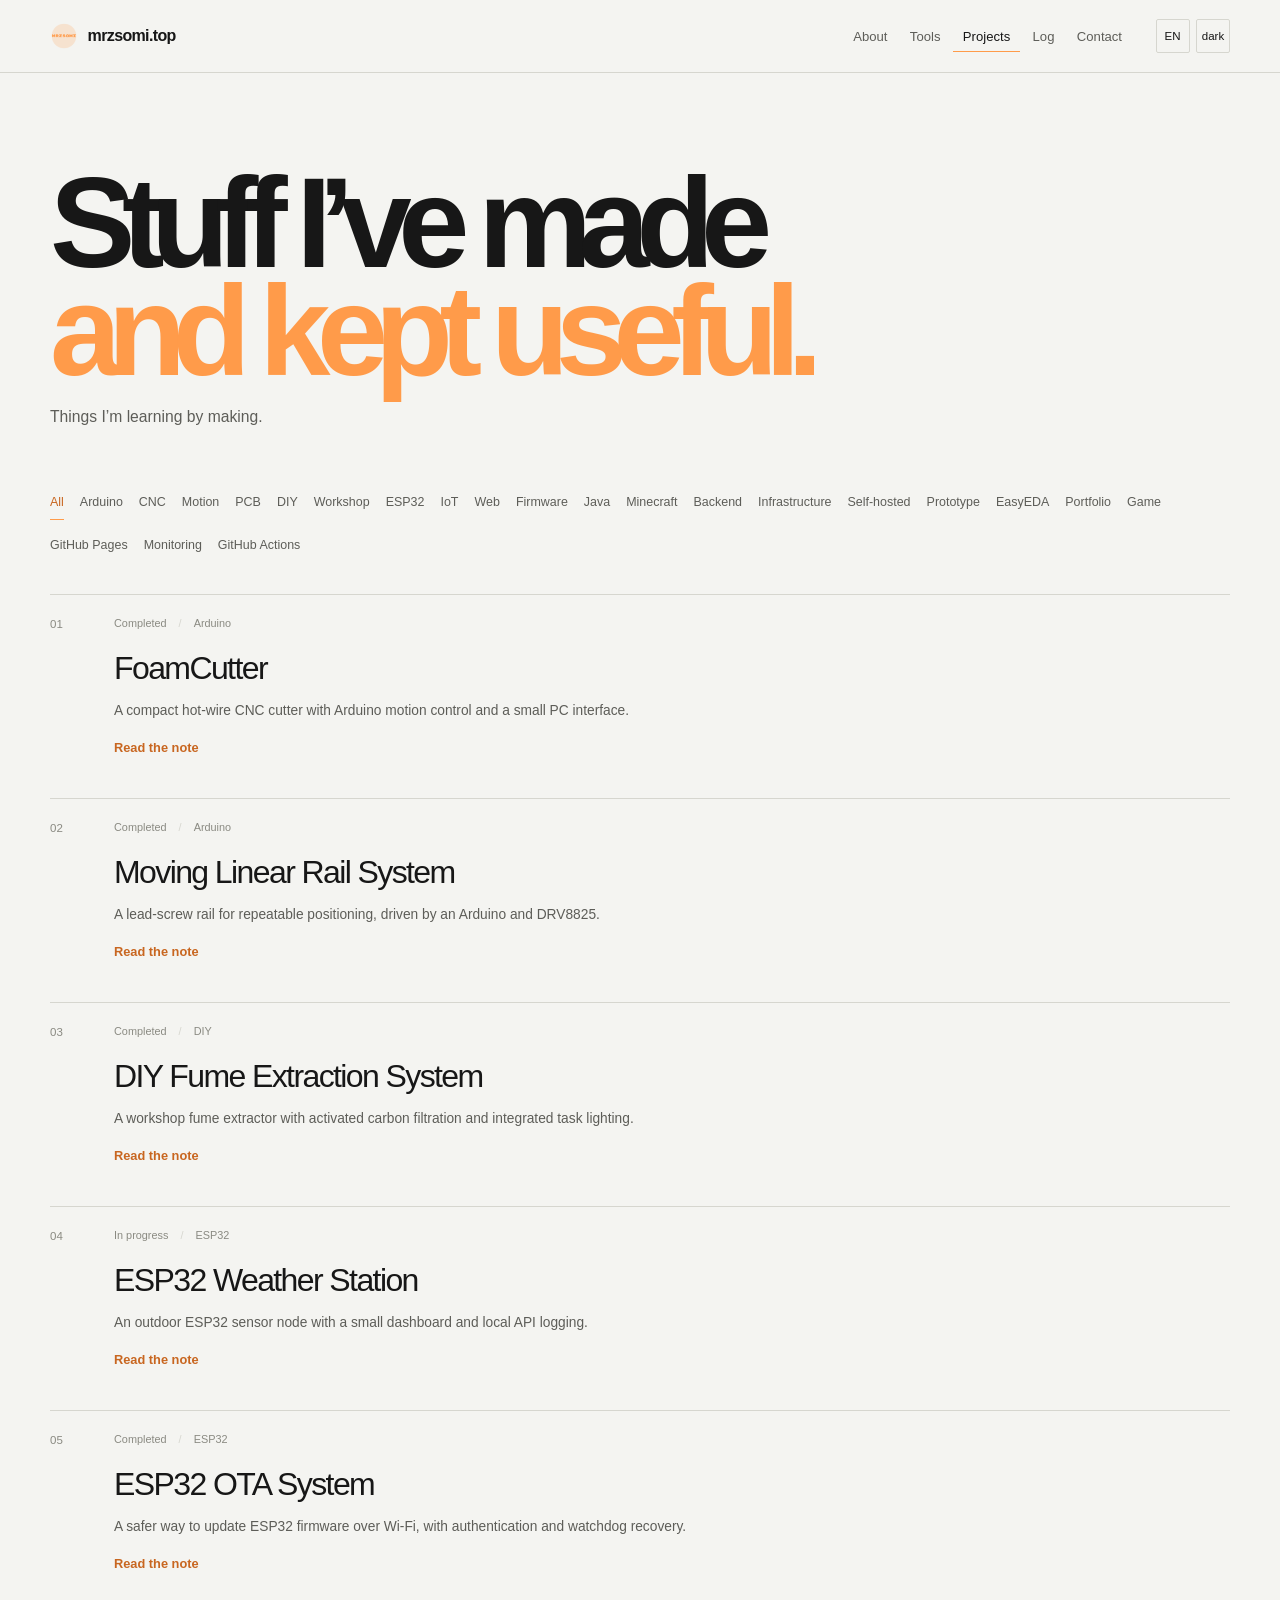
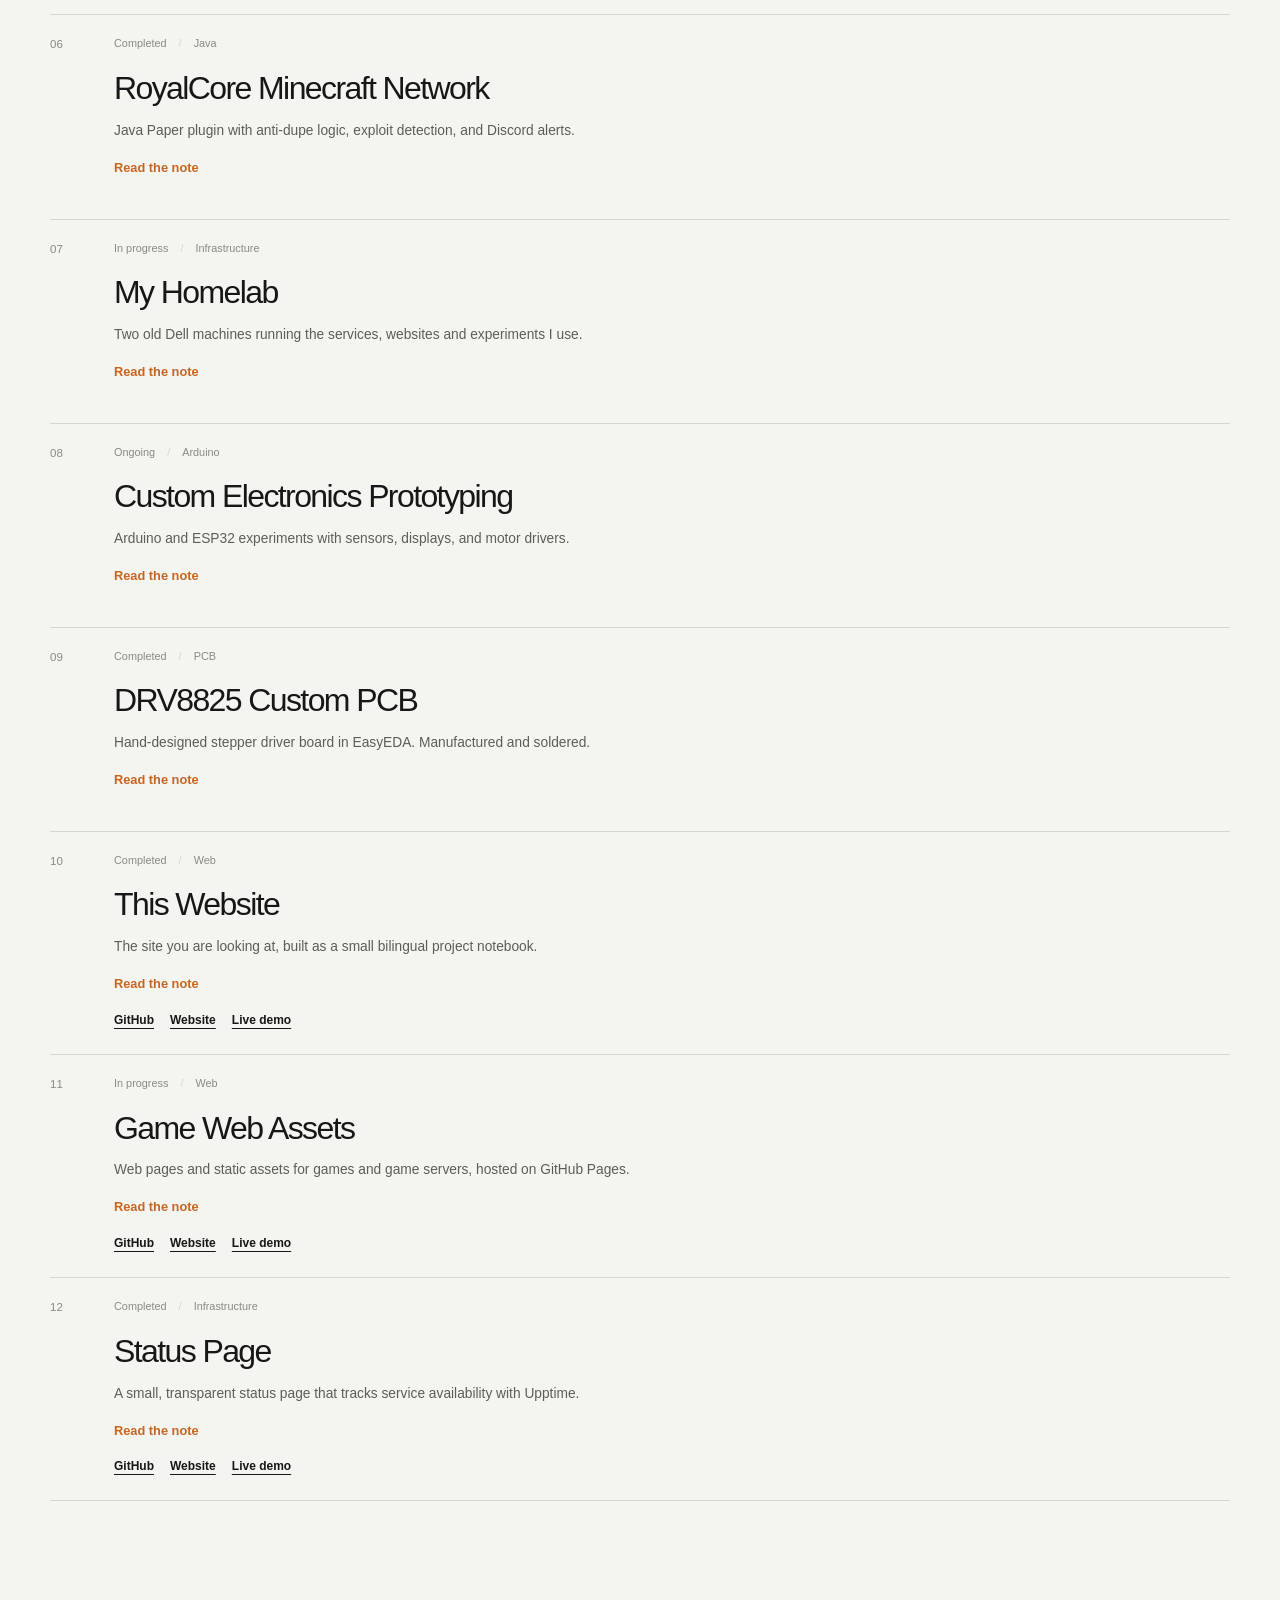
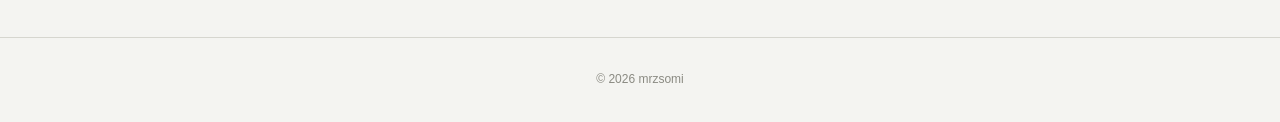
==== commit 2ed73f53: "Polish portfolio interactions and visual system" ====
--- a/projects.html
+++ b/projects.html
@@ -3,8 +3,15 @@
   <head>
     <meta charset="UTF-8" />
     <meta name="viewport" content="width=device-width, initial-scale=1.0" />
-    <title id="page-title">Projects | mrzsomi</title>
-    <meta id="page-description" name="description" content="A curated archive of electronics, firmware, web, and infrastructure projects by mrzsomi." />
+    <title id="page-title">mrzsomi | Projects</title>
+    <meta id="page-description" name="description" content="Projects by mrzsomi, a Hungarian student learning by building software, hardware, and small web experiments." />
+    <meta id="theme-color-meta" name="theme-color" content="#f4f4f1" />
+    <meta name="author" content="mrzsomi" />
+    <link rel="apple-touch-icon" sizes="180x180" href="assets/img/apple-touch-icon.png" />
+    <link rel="icon" type="image/png" sizes="32x32" href="assets/img/favicon-32x32.png" />
+    <link rel="icon" type="image/png" sizes="16x16" href="assets/img/favicon-16x16.png" />
+    <link rel="icon" href="assets/img/favicon.ico" sizes="any" />
+    <link rel="manifest" href="assets/img/site.webmanifest" />
     <link rel="stylesheet" href="assets/css/styles.css" />
     <script>
       (function () {
@@ -21,23 +28,21 @@
         <a href="index.html" class="logo"><img src="assets/img/favicon.ico" alt="" width="30" height="30" /> mrzsomi.top</a>
         <ul class="nav-links">
           <li><a id="nav-about" href="index.html#about">About</a></li>
-          <li><a id="nav-skills" href="index.html#skills">Toolkit</a></li>
+          <li><a id="nav-skills" href="index.html#skills">Tools</a></li>
           <li><a id="nav-projects" class="active" href="projects.html">Projects</a></li>
+          <li><a id="nav-activity" href="index.html#activity">Log</a></li>
           <li><a id="nav-contact" href="index.html#contact">Contact</a></li>
         </ul>
         <div class="nav-actions">
-          <button class="lang-btn" id="lang-toggle" aria-label="Switch language">EN</button>
-          <button class="theme-btn" id="theme-toggle" aria-label="Toggle theme">dark</button>
+          <button class="lang-btn" id="lang-toggle" aria-label="Switch language" data-i18n-aria="aria_language">EN</button>
+          <button class="theme-btn" id="theme-toggle" aria-label="Toggle theme" data-i18n-aria="aria_theme">dark</button>
         </div>
       </div>
     </nav>
     <main id="main-content" class="container archive-page">
       <header class="archive-header">
-        <div class="section-heading">
-          <p id="archive-tag" class="section-tag">Project archive</p>
-        </div>
-        <h1 id="archive-title" class="archive-title">A record of things<br /><span class="accent-text">that became useful.</span></h1>
-        <p id="archive-lede" class="section-lede">Hardware, code, servers, and the experiments between them.</p>
+        <h1 id="archive-title" class="archive-title">Stuff I’ve made<br /><span class="accent-text">and kept useful.</span></h1>
+        <p id="archive-lede" class="section-lede">Things I’m learning by making.</p>
       </header>
       <div class="archive-filters" id="archive-filters"></div>
       <div class="archive-grid" id="archive-grid"><p class="loader">Loading projects…</p></div>
--- a/assets/css/styles.css
+++ b/assets/css/styles.css
@@ -1,32 +1,32 @@
 :root {
-  --bg: #eef0eb;
-  --surface: #f8faf6;
-  --surface-muted: #e1e7df;
-  --text: #1b2420;
-  --text-secondary: #5e6b62;
-  --text-muted: #87928a;
-  --border: #cbd4cb;
-  --accent: #c05a3f;
-  --accent-strong: #923f2d;
-  --accent-soft: #f4e3dc;
-  --sage: #4f765f;
+  --bg: #f4f4f1;
+  --surface: #ebebe7;
+  --surface-muted: #e1e1dc;
+  --text: #171717;
+  --text-secondary: #5d5d58;
+  --text-muted: #8a8a82;
+  --border: #d6d6cf;
+  --accent: #ff9b4a;
+  --accent-strong: #c86620;
+  --accent-soft: #f7dfca;
+  --sage: #6f6f68;
   --max-width: 1180px;
   --font-sans: 'Inter', sans-serif;
   --font-display: 'Space Grotesk', sans-serif;
 }
 
 [data-theme='dark'] {
-  --bg: #121815;
-  --surface: #1a211c;
-  --surface-muted: #242d26;
-  --text: #edf2eb;
-  --text-secondary: #b7c1b8;
-  --text-muted: #859289;
-  --border: #354138;
-  --accent: #e07a5f;
-  --accent-strong: #f09a7c;
-  --accent-soft: #3b2521;
-  --sage: #9caf9a;
+  --bg: #0c0c0c;
+  --surface: #151515;
+  --surface-muted: #1d1d1d;
+  --text: #f3f3ef;
+  --text-secondary: #b4b4aa;
+  --text-muted: #85857c;
+  --border: #30302d;
+  --accent: #ff9b4a;
+  --accent-strong: #ffbd7a;
+  --accent-soft: #3a2415;
+  --sage: #b4b4aa;
 }
 
 * { box-sizing: border-box; margin: 0; padding: 0; }
@@ -41,6 +41,7 @@
   -webkit-font-smoothing: antialiased;
   transition: background .3s ease, color .3s ease;
 }
+::selection { color: var(--text); background: var(--accent-soft); }
 a { color: inherit; }
 button, input, textarea { font: inherit; }
 button { color: inherit; }
@@ -84,12 +85,13 @@
   background: transparent;
   font-size: .72rem;
   cursor: pointer;
+  border-radius: 2px;
 }
 .theme-btn:hover, .lang-btn:hover { border-color: var(--accent); color: var(--accent); }
 
 /* Shared editorial structure */
-section { padding: 9rem 0 0; scroll-margin-top: 90px; }
-.section-heading { display: flex; align-items: baseline; justify-content: space-between; gap: 1rem; margin-bottom: 2rem; }
+section { padding: 3rem 0 0; scroll-margin-top: 72px; }
+.section-heading { display: flex; align-items: baseline; justify-content: space-between; gap: 1rem; margin-bottom: 1.35rem; }
 .section-tag { color: var(--accent-strong); font-size: .78rem; font-weight: 600; }
 .section-intro { max-width: 760px; }
 .section-title {
@@ -111,23 +113,14 @@
 .quiet-link:hover, .text-link:hover { text-decoration: underline; text-underline-offset: .25rem; }
 .loader { padding: 2rem 0; color: var(--text-muted); }
 
-/* Masthead */
-.hero { min-height: min(840px, calc(100vh - 72px)); padding-top: 3rem; }
-.hero-masthead {
-  display: flex;
-  justify-content: space-between;
-  padding-bottom: 1rem;
-  border-bottom: 1px solid var(--border);
-  color: var(--text-muted);
-  font-size: .7rem;
-  letter-spacing: .04em;
-}
+/* Hero */
+.hero { padding-top: 0; }
 .hero-grid {
   display: grid;
-  grid-template-columns: minmax(0, 1.35fr) minmax(280px, .65fr);
-  gap: clamp(3rem, 10vw, 10rem);
+  grid-template-columns: minmax(0, 1.35fr) minmax(320px, .9fr);
+  gap: clamp(3rem, 7vw, 6rem);
   align-items: end;
-  padding: clamp(5rem, 12vh, 9rem) 0 5rem;
+  padding: 2.5rem 0 1rem;
 }
 .hero-content { max-width: 780px; }
 .hero-content .section-tag { margin-bottom: 1.25rem; }
@@ -135,7 +128,7 @@
   max-width: 780px;
   margin-bottom: 2rem;
   font-family: var(--font-display);
-  font-size: clamp(4rem, 10vw, 9.5rem);
+  font-size: clamp(3.8rem, 8vw, 8rem);
   font-weight: 600;
   line-height: .84;
   letter-spacing: -.105em;
@@ -143,17 +136,46 @@
 }
 .accent-text { color: var(--accent); }
 .hero-paragraph { max-width: 34rem; margin-bottom: 2rem; color: var(--text-secondary); font-size: clamp(1rem, 1.5vw, 1.14rem); }
-.hero-links { display: flex; flex-wrap: wrap; gap: 1.5rem; align-items: center; }
-.hero-links .text-link { font-size: .9rem; }
-.hero-links .quiet-link { color: var(--text-secondary); font-weight: 500; }
-.hero-notes { align-self: end; padding-bottom: .35rem; }
-.hero-notes-heading { display: flex; justify-content: space-between; padding-bottom: .7rem; border-bottom: 1px solid var(--text); color: var(--text-muted); font-size: .7rem; letter-spacing: .05em; }
-.hero-notes-heading span:first-child { color: var(--accent-strong); }
-.hero-notes > p { margin: 1.1rem 0 1.8rem; color: var(--text-secondary); font-size: .88rem; }
-.hero-notes dl { display: grid; gap: 1.15rem; }
-.hero-notes dl > div { display: grid; gap: .15rem; }
-.hero-notes dt { font-family: var(--font-display); font-size: 1.05rem; letter-spacing: -.03em; }
-.hero-notes dd { color: var(--text-secondary); font-size: .78rem; }
+.hero-origin { max-width: 34rem; margin: -1.15rem 0 2rem; color: var(--text-muted); font-size: .78rem; }
+.hero-links { display: flex; flex-wrap: wrap; gap: .75rem; align-items: center; }
+.hero-links .btn { min-height: 44px; }
+.btn-secondary { border-color: var(--border); color: var(--text); background: transparent; }
+.btn-secondary:hover { border-color: var(--accent); color: var(--accent); background: transparent; }
+.hero-build {
+  align-self: end;
+  justify-self: end;
+  width: min(100%, 460px);
+  padding: 0 0 .35rem;
+  border: 0;
+  color: inherit;
+  background: transparent;
+  cursor: pointer;
+  text-align: left;
+}
+.build-art { display: block; width: 100%; height: auto; overflow: visible; }
+.build-board, .build-trace, .build-chip, .build-chip-lines, .build-switch > *, .build-pulse {
+  fill: none;
+  stroke: var(--text);
+  stroke-linecap: round;
+  stroke-linejoin: round;
+}
+.build-board { fill: var(--surface); stroke: var(--border); stroke-width: 1.5; }
+.build-trace { stroke: var(--text-muted); stroke-width: 1.5; }
+.build-chip { fill: var(--surface-muted); stroke: var(--text); stroke-width: 1.5; }
+.build-chip-lines { stroke-width: 1.5; }
+.build-led { fill: var(--text-muted); transition: fill .2s ease; }
+.build-switch-base { fill: var(--surface-muted); stroke: var(--text); stroke-width: 1.5; }
+.build-switch-cap { fill: var(--accent); stroke: var(--text); stroke-width: 1.5; transition: transform .15s ease; transform-box: fill-box; transform-origin: center; }
+.build-switch circle { fill: var(--text); stroke: none; }
+.build-pulse { stroke: var(--accent); stroke-width: 2.5; stroke-dasharray: 2 12; opacity: 0; animation: signal-flow 2.2s linear infinite; animation-play-state: paused; transition: opacity .2s ease; }
+.hero-build.is-active .build-led { fill: var(--accent); }
+.hero-build.is-active .build-switch-cap { transform: translateY(2px); }
+.hero-build.is-active .build-pulse { opacity: 1; animation-play-state: running; }
+.hero-build:hover .build-board, .hero-build:focus-visible .build-board { stroke: var(--accent); }
+@keyframes signal-flow { to { stroke-dashoffset: -56; } }
+@media (prefers-reduced-motion: reduce) {
+  .build-pulse { animation: none; }
+}
 
 /* Working set */
 .tools-section .section-intro { margin-left: 18%; }
@@ -161,19 +183,23 @@
   display: grid;
   grid-template-columns: .8fr 1fr 1.25fr;
   gap: 0 2.5rem;
-  margin-top: 4rem;
+  margin-top: 2.5rem;
   border-top: 1px solid var(--border);
 }
-.skill-card { min-height: 270px; padding: 1.25rem 0 2rem; border-bottom: 1px solid var(--border); }
-.skill-card:nth-child(2) { padding-top: 3.2rem; }
-.skill-card:nth-child(3) { padding-top: 5.1rem; }
-.skill-card h3 { margin-bottom: 1.5rem; font-family: var(--font-display); font-size: 1.4rem; font-weight: 500; letter-spacing: -.05em; }
+.skill-card { min-height: 0; padding: 1.25rem 0 1.25rem; border-bottom: 1px solid var(--border); }
+.skill-card:nth-child(2) { padding-top: 2.1rem; }
+.skill-card:nth-child(3) { padding-top: 3rem; }
+.skill-card h3 { margin-bottom: 1.25rem; font-family: var(--font-display); font-size: 1.4rem; font-weight: 500; letter-spacing: -.05em; }
+.skill-heading { display: flex; align-items: center; gap: .7rem; }
+.skill-heading h3 { margin-bottom: 0; }
+.skill-icon { display: inline-grid; place-items: center; width: 1.8rem; height: 1.8rem; color: var(--accent); }
+.skill-icon svg { width: 100%; height: 100%; fill: none; stroke: currentColor; stroke-linecap: round; stroke-linejoin: round; stroke-width: 1.5; }
 .skill-card ul { display: grid; gap: .55rem; list-style: none; }
 .skill-card li { display: flex; align-items: baseline; gap: .6rem; color: var(--text-secondary); font-size: .86rem; }
 .skill-mark { width: .32rem; height: .32rem; flex: 0 0 auto; margin-bottom: .12rem; border-radius: 50%; background: var(--accent); }
 
 /* Project index */
-.project-intro { margin-left: 18%; margin-bottom: 4rem; }
+.project-intro { margin-left: 18%; margin-bottom: 1.75rem; }
 .project-index { border-top: 1px solid var(--border); }
 .project-row {
   position: relative;
@@ -202,8 +228,8 @@
 .project-detail {
   display: none;
   max-width: 680px;
-  margin: 2rem 0 0 18%;
-  padding: 1.5rem 0 0;
+  margin: 1.5rem 0 0 18%;
+  padding: 1.25rem 0 0;
   border-top: 1px solid var(--text);
   color: var(--text-secondary);
   font-size: .92rem;
@@ -212,7 +238,8 @@
 .project-detail.visible { display: block; }
 .detail-kicker { display: block; margin-bottom: .7rem; color: var(--accent-strong); font-size: .75rem; font-weight: 700; }
 .project-links { display: flex; flex-wrap: wrap; gap: 1rem; margin-top: 1.25rem; }
-.project-link, .github-link-btn { color: var(--accent-strong); font-size: .78rem; font-weight: 700; text-decoration: underline; text-underline-offset: .25rem; }
+.project-link, .github-link-btn { display: inline-flex; align-items: center; gap: .35rem; color: var(--accent-strong); font-size: .78rem; font-weight: 700; text-decoration: underline; text-underline-offset: .25rem; }
+.project-link svg { width: .9rem; height: .9rem; fill: none; stroke: currentColor; stroke-linecap: round; stroke-linejoin: round; stroke-width: 1.5; }
 .project-link:hover, .github-link-btn:hover { color: var(--text); }
 
 /* Archive */
@@ -243,22 +270,30 @@
   display: grid;
   grid-template-columns: 1fr;
   max-width: 860px;
-  margin: 4rem 0 0 18%;
+  margin: 2rem 0 0 18%;
   border-top: 1px solid var(--border);
 }
-.activity-item { display: grid; grid-template-columns: 3rem 2rem minmax(0, 1fr); gap: 1rem; align-items: center; padding: 1rem 0; border-bottom: 1px solid var(--border); }
-.activity-avatar { width: 28px; height: 28px; border: 1px solid var(--border); border-radius: 50%; }
+.activity-item { display: grid; grid-template-columns: 1.4rem minmax(0, 1fr); gap: .75rem; align-items: center; padding: .8rem 0; border-bottom: 1px solid var(--border); }
+.activity-icon { display: grid; place-items: center; width: 1.25rem; height: 1.25rem; color: var(--accent-strong); }
+.activity-icon svg { width: 100%; height: 100%; fill: none; stroke: currentColor; stroke-linecap: round; stroke-linejoin: round; stroke-width: 1.5; }
 .activity-content { min-width: 0; }
 .activity-content p { overflow: hidden; font-size: .84rem; text-overflow: ellipsis; white-space: nowrap; }
 .activity-content small { color: var(--text-muted); font-size: .72rem; }
+.activity-empty { display: grid; grid-template-columns: 1.5rem minmax(0, 1fr); gap: .75rem; align-items: center; padding: 1.25rem 0; color: var(--text-secondary); }
+.activity-empty-icon { display: grid; place-items: center; width: 1.35rem; height: 1.35rem; color: var(--accent-strong); }
+.activity-empty-icon svg { width: 100%; height: 100%; fill: none; stroke: currentColor; stroke-linecap: round; stroke-linejoin: round; stroke-width: 1.5; }
+.activity-empty p { font-size: .84rem; }
+.activity-empty a { color: var(--accent-strong); font-weight: 700; text-decoration: underline; text-underline-offset: .2rem; }
 
 /* Contact */
-.contact-layout { display: grid; grid-template-columns: minmax(0, .9fr) minmax(320px, 1.1fr); gap: clamp(3rem, 10vw, 10rem); padding-top: 1rem; border-top: 1px solid var(--text); }
+.contact-layout { display: grid; grid-template-columns: minmax(0, .9fr) minmax(320px, 1.1fr); gap: clamp(3rem, 7vw, 6rem); padding-top: 1rem; border-top: 1px solid var(--text); }
 .contact-copy { padding-top: 2rem; }
 .contact-copy .section-title { max-width: 520px; }
 .contact-copy .section-lede { margin-bottom: 2rem; }
 .social-links { display: grid; gap: .65rem; max-width: 180px; }
-.social-card { color: var(--text); font-size: .84rem; text-decoration: none; }
+.social-card { display: inline-flex; align-items: center; gap: .55rem; color: var(--text); font-size: .84rem; text-decoration: none; }
+.social-card svg { width: 1rem; height: 1rem; fill: none; stroke: currentColor; stroke-linecap: round; stroke-linejoin: round; stroke-width: 1.5; }
+.social-card:nth-child(2) svg { fill: currentColor; stroke: none; }
 .social-card:hover { color: var(--accent-strong); text-decoration: underline; text-underline-offset: .25rem; }
 .contact-form { display: flex; flex-direction: column; gap: 1rem; padding-top: 2rem; }
 .form-group label { display: block; margin-bottom: .35rem; color: var(--text-secondary); font-size: .72rem; font-weight: 600; }
@@ -270,10 +305,10 @@
 .form-status { min-height: 1.2em; color: var(--text-secondary); font-size: .85rem; }
 .form-status.success { color: var(--sage); }
 .form-status.error { color: var(--accent-strong); }
-.btn { display: inline-flex; align-items: center; justify-content: center; padding: .75rem 1rem; border: 1px solid var(--accent); color: var(--bg); background: var(--accent); font-size: .84rem; font-weight: 700; cursor: pointer; transition: background .2s ease, color .2s ease; }
+.btn { display: inline-flex; align-items: center; justify-content: center; padding: .75rem 1rem; border: 1px solid var(--accent); border-radius: 2px; color: var(--bg); background: var(--accent); font-size: .84rem; font-weight: 700; text-decoration: none; cursor: pointer; transition: background .2s ease, color .2s ease, border-color .2s ease; }
 .btn:hover { color: var(--accent); background: transparent; }
 
-.footer { display: flex; flex-direction: column; align-items: center; gap: .75rem; margin-top: 9rem; padding: 2rem 1rem; border-top: 1px solid var(--border); color: var(--text-muted); font-size: .75rem; text-align: center; }
+.footer { display: flex; flex-direction: column; align-items: center; gap: .75rem; margin-top: 3.5rem; padding: 2rem 1rem; border-top: 1px solid var(--border); color: var(--text-muted); font-size: .75rem; text-align: center; }
 .footer a { display: inline-block; }
 button:focus-visible, a:focus-visible, summary:focus-visible, [role='button']:focus-visible { outline: 2px solid var(--accent); outline-offset: 3px; }
 noscript { display: block; }
@@ -288,7 +323,7 @@
 @media (max-width: 900px) {
   .hero-grid { grid-template-columns: 1fr; gap: 4rem; }
   .hero { min-height: auto; }
-  .hero-notes { max-width: 560px; }
+  .hero-build { justify-self: start; max-width: 560px; }
   .tools-section .section-intro, .project-intro, .activity-section .section-intro, .activity-feed, .project-detail { margin-left: 0; }
   .skills-grid { grid-template-columns: repeat(3, 1fr); gap: 0 1.25rem; }
   .skill-card:nth-child(2), .skill-card:nth-child(3) { padding-top: 1.25rem; }
@@ -296,24 +331,25 @@
 }
 @media (max-width: 700px) {
   .container { width: min(var(--max-width), calc(100% - 2.2rem)); }
-  .nav-inner { flex-wrap: wrap; padding: .65rem 0; }
-  .nav-links { order: 3; width: 100%; justify-content: center; margin-left: 0; }
-  .nav-links a { padding: .4rem .5rem; font-size: .75rem; }
-  section { padding-top: 6rem; }
-  .hero { padding-top: 2rem; }
-  .hero-grid { padding: 4rem 0 3rem; }
-  .hero h1 { font-size: clamp(3.8rem, 17vw, 6rem); }
+  .nav-inner { flex-wrap: nowrap; gap: .75rem; padding: .65rem 0; overflow: hidden; }
+  .nav-links { order: 0; width: auto; min-width: 0; margin-left: auto; gap: 0; }
+  .nav-links li:nth-child(1), .nav-links li:nth-child(2) { display: none; }
+  .nav-links a { padding: .35rem .35rem; font-size: .68rem; }
+  .nav-actions { flex: 0 0 auto; }
+  section { padding-top: 2.5rem; }
+  .hero { padding-top: 0; }
+  .hero-grid { padding: 2rem 0 1.5rem; gap: 2rem; }
+  .hero h1 { font-size: clamp(3.4rem, 15vw, 5rem); }
   .skills-grid, .contact-layout { grid-template-columns: 1fr; }
-  .skill-card, .skill-card:nth-child(2), .skill-card:nth-child(3) { min-height: 0; padding: 1.5rem 0; }
+  .skill-card, .skill-card:nth-child(2), .skill-card:nth-child(3) { min-height: 0; padding: 1.25rem 0; }
   .skill-card + .skill-card { border-top: 1px solid var(--border); }
   .project-row { grid-template-columns: 2rem minmax(0, 1fr); }
   .project-row-index { grid-row: span 2; }
   .archive-row { grid-template-columns: 2rem minmax(0, 1fr); }
-  .activity-item { grid-template-columns: 2rem 2rem minmax(0, 1fr); }
+  .activity-item { grid-template-columns: 1.4rem minmax(0, 1fr); }
   .contact-form { padding-top: 0; }
 }
 @media (max-width: 480px) {
-  .hero-masthead { font-size: .62rem; }
   .hero-links { display: grid; gap: .8rem; }
-  .hero h1 { font-size: clamp(3.5rem, 18vw, 5rem); }
-}
+  .hero h1 { font-size: clamp(3.25rem, 17vw, 4.6rem); }
+}
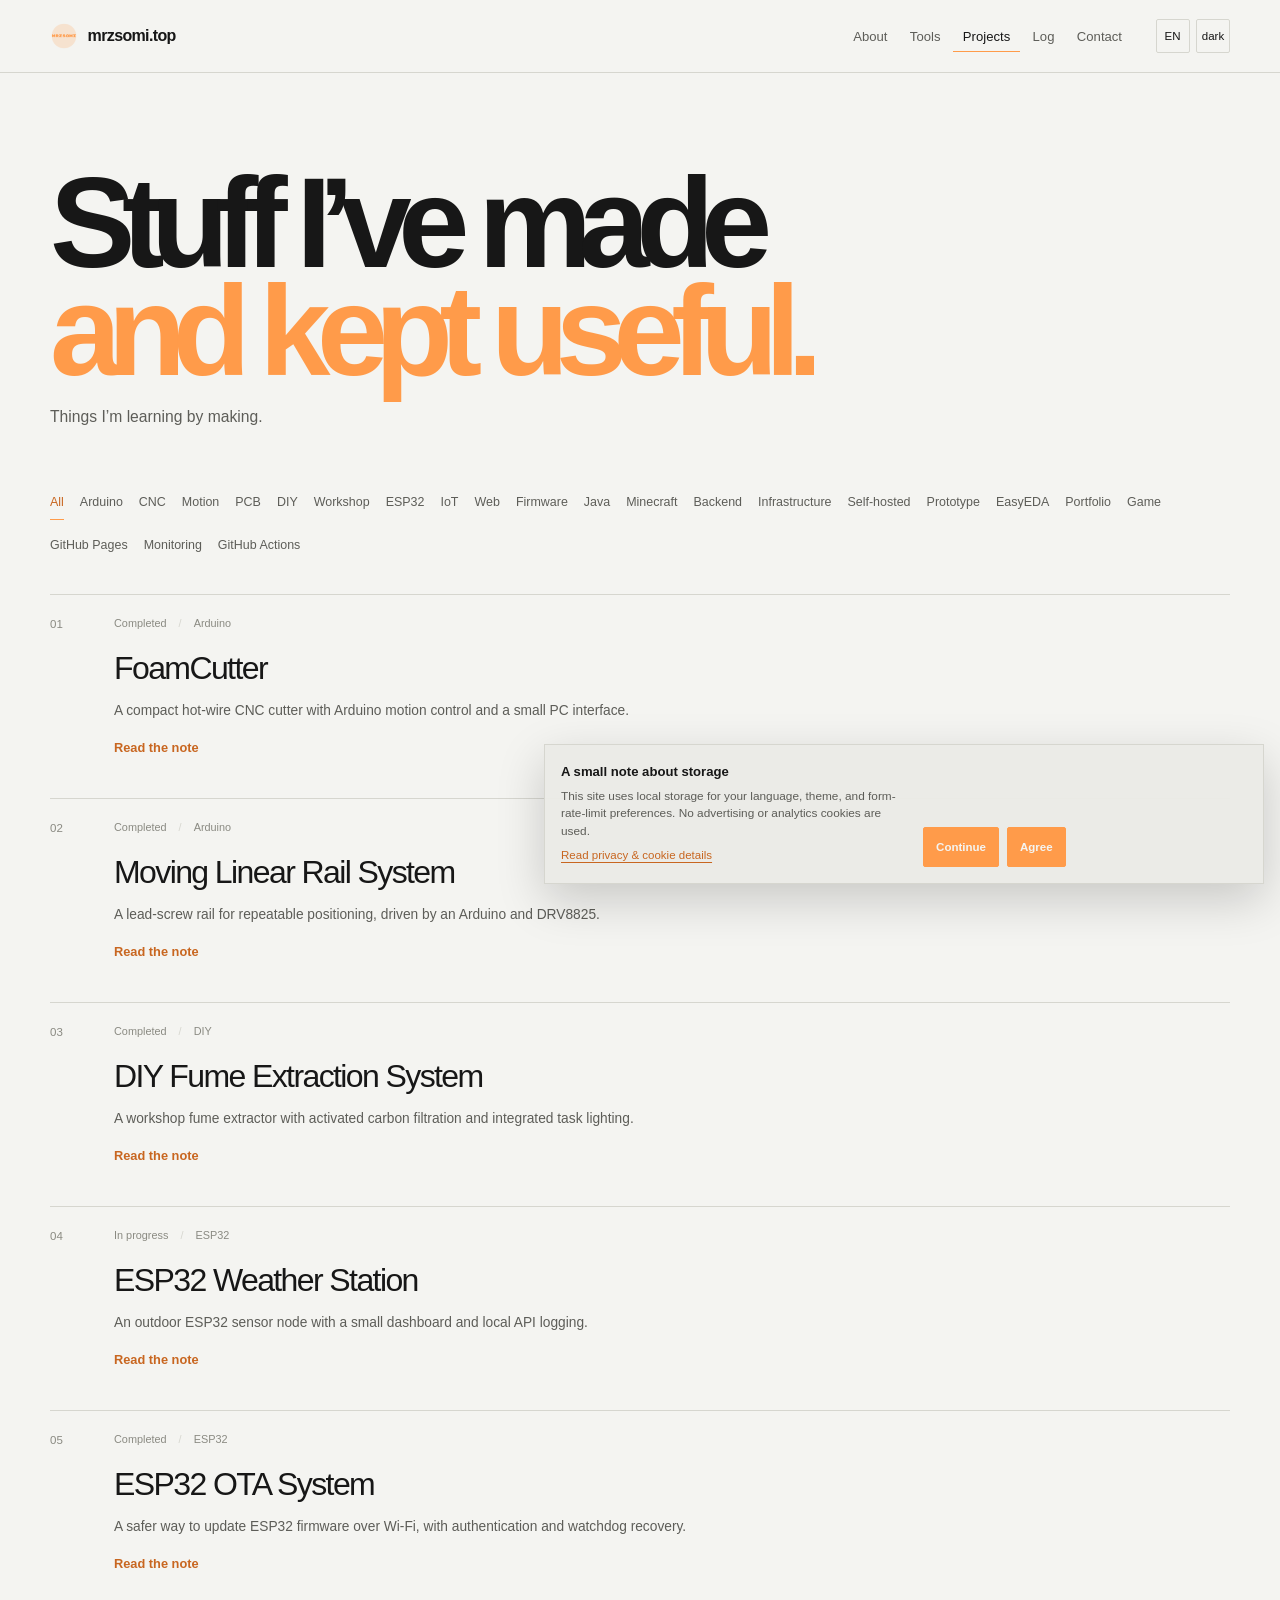
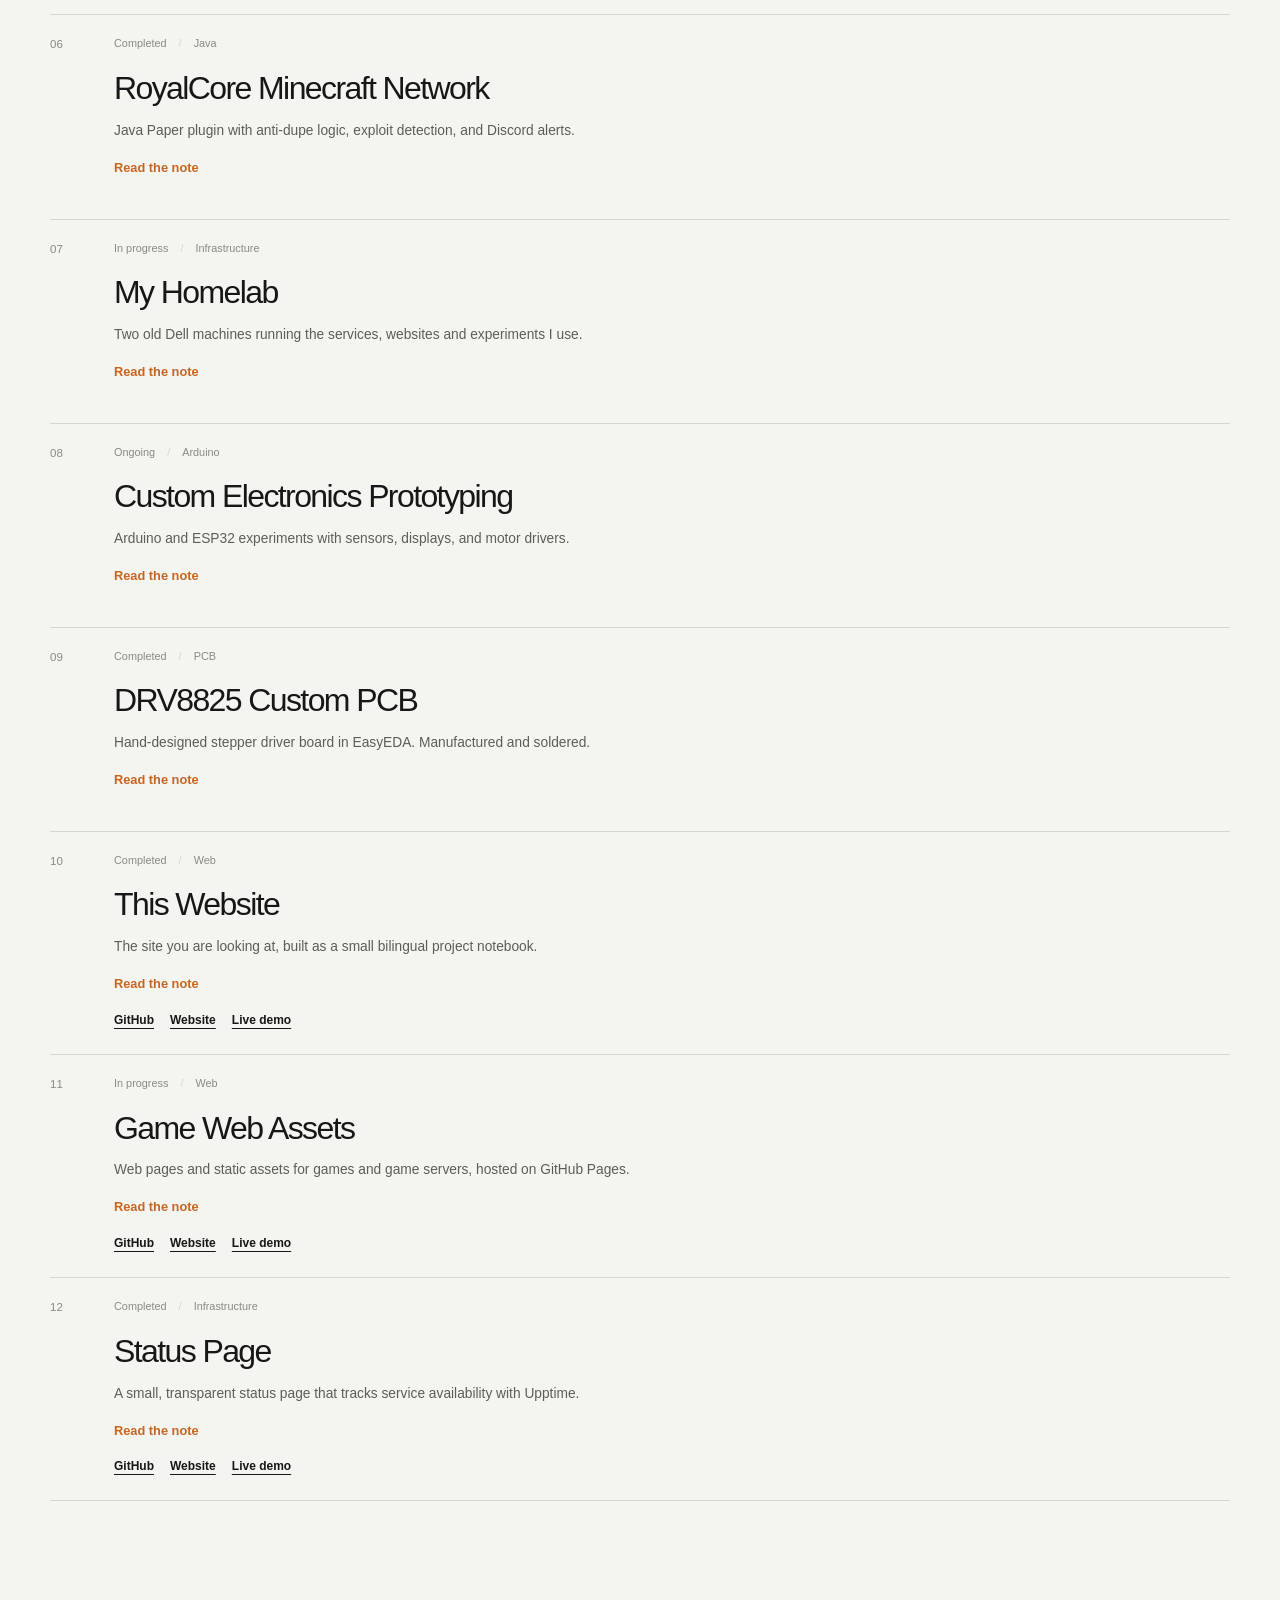
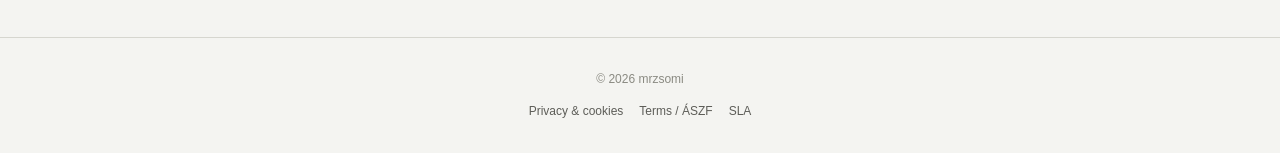
==== commit d1840d2a: "Add legal notices and consent controls" ====
--- a/projects.html
+++ b/projects.html
@@ -19,6 +19,7 @@
         if (theme) document.documentElement.setAttribute('data-theme', theme);
       })();
     </script>
+    <script defer src="assets/js/consent.js"></script>
     <script defer src="assets/js/projects.js"></script>
   </head>
   <body>
@@ -47,6 +48,13 @@
       <div class="archive-filters" id="archive-filters"></div>
       <div class="archive-grid" id="archive-grid"><p class="loader">Loading projects…</p></div>
     </main>
-    <footer class="footer"><span id="footer-text">© 2026 mrzsomi</span></footer>
+    <footer class="footer">
+      <span id="footer-text">© 2026 mrzsomi</span>
+      <nav class="footer-links" aria-label="Legal">
+        <a href="legal.html#privacy" id="footer-privacy">Privacy & cookies</a>
+        <a href="legal.html#terms" id="footer-terms">Terms / ÁSZF</a>
+        <a href="legal.html#sla" id="footer-sla">SLA</a>
+      </nav>
+    </footer>
   </body>
 </html>
--- a/assets/css/styles.css
+++ b/assets/css/styles.css
@@ -310,6 +310,29 @@
 
 .footer { display: flex; flex-direction: column; align-items: center; gap: .75rem; margin-top: 3.5rem; padding: 2rem 1rem; border-top: 1px solid var(--border); color: var(--text-muted); font-size: .75rem; text-align: center; }
 .footer a { display: inline-block; }
+.footer-links { display: flex; flex-wrap: wrap; justify-content: center; gap: 1rem; }
+.footer-links a { color: var(--text-secondary); text-decoration: none; }
+.footer-links a:hover { color: var(--accent-strong); text-decoration: underline; text-underline-offset: .2rem; }
+.form-consent { display: flex; align-items: flex-start; gap: .55rem; color: var(--text-secondary); font-size: .72rem; line-height: 1.5; }
+.form-consent input { flex: 0 0 auto; width: 1rem; height: 1rem; margin-top: .1rem; accent-color: var(--accent); }
+.form-consent a { color: var(--accent-strong); text-underline-offset: .2rem; }
+.consent-banner { position: fixed; right: 1rem; bottom: 1rem; z-index: 200; display: flex; align-items: end; gap: 1.25rem; width: min(100% - 2rem, 720px); padding: 1rem; border: 1px solid var(--border); color: var(--text); background: color-mix(in srgb, var(--surface) 96%, transparent); box-shadow: 0 1rem 3rem rgb(0 0 0 / .18); }
+.consent-banner strong { display: block; font-size: .82rem; }
+.consent-banner p { max-width: 52ch; margin-top: .35rem; color: var(--text-secondary); font-size: .74rem; line-height: 1.5; }
+.consent-banner a { display: inline-block; margin-top: .35rem; color: var(--accent-strong); font-size: .72rem; text-underline-offset: .2rem; }
+.consent-actions { display: flex; flex: 0 0 auto; gap: .5rem; }
+.consent-actions .btn { padding: .6rem .75rem; font-size: .72rem; white-space: nowrap; }
+.legal-page { padding-top: 4rem; }
+.legal-header { max-width: 760px; padding-bottom: 2rem; border-bottom: 1px solid var(--border); }
+.legal-header .section-title { margin-top: 1rem; }
+.legal-updated { margin-top: 1rem; color: var(--text-muted); font-size: .75rem; }
+.legal-notice { max-width: 760px; margin-top: 2rem; padding: 1rem; border-left: 2px solid var(--accent); color: var(--text-secondary); background: var(--surface); font-size: .8rem; line-height: 1.6; }
+.legal-document { max-width: 860px; margin-left: 18%; }
+.legal-section { padding: 3rem 0 0; scroll-margin-top: 72px; }
+.legal-section h2 { margin-bottom: 1rem; font-family: var(--font-display); font-size: clamp(1.7rem, 3vw, 2.4rem); letter-spacing: -.06em; }
+.legal-copy { color: var(--text-secondary); font-size: .86rem; line-height: 1.75; }
+.legal-copy p + p { margin-top: 1rem; }
+.legal-copy strong { color: var(--text); }
 button:focus-visible, a:focus-visible, summary:focus-visible, [role='button']:focus-visible { outline: 2px solid var(--accent); outline-offset: 3px; }
 noscript { display: block; }
 .noscript-warning { position: fixed; inset: 0; z-index: 10000; display: grid; place-items: center; padding: 1rem; background: var(--bg); }
@@ -328,6 +351,7 @@
   .skills-grid { grid-template-columns: repeat(3, 1fr); gap: 0 1.25rem; }
   .skill-card:nth-child(2), .skill-card:nth-child(3) { padding-top: 1.25rem; }
   .contact-layout { gap: 4rem; }
+  .legal-document { margin-left: 0; }
 }
 @media (max-width: 700px) {
   .container { width: min(var(--max-width), calc(100% - 2.2rem)); }
@@ -348,6 +372,9 @@
   .archive-row { grid-template-columns: 2rem minmax(0, 1fr); }
   .activity-item { grid-template-columns: 1.4rem minmax(0, 1fr); }
   .contact-form { padding-top: 0; }
+  .consent-banner { display: block; }
+  .consent-actions { margin-top: .8rem; }
+  .legal-page { padding-top: 2.5rem; }
 }
 @media (max-width: 480px) {
   .hero-links { display: grid; gap: .8rem; }
